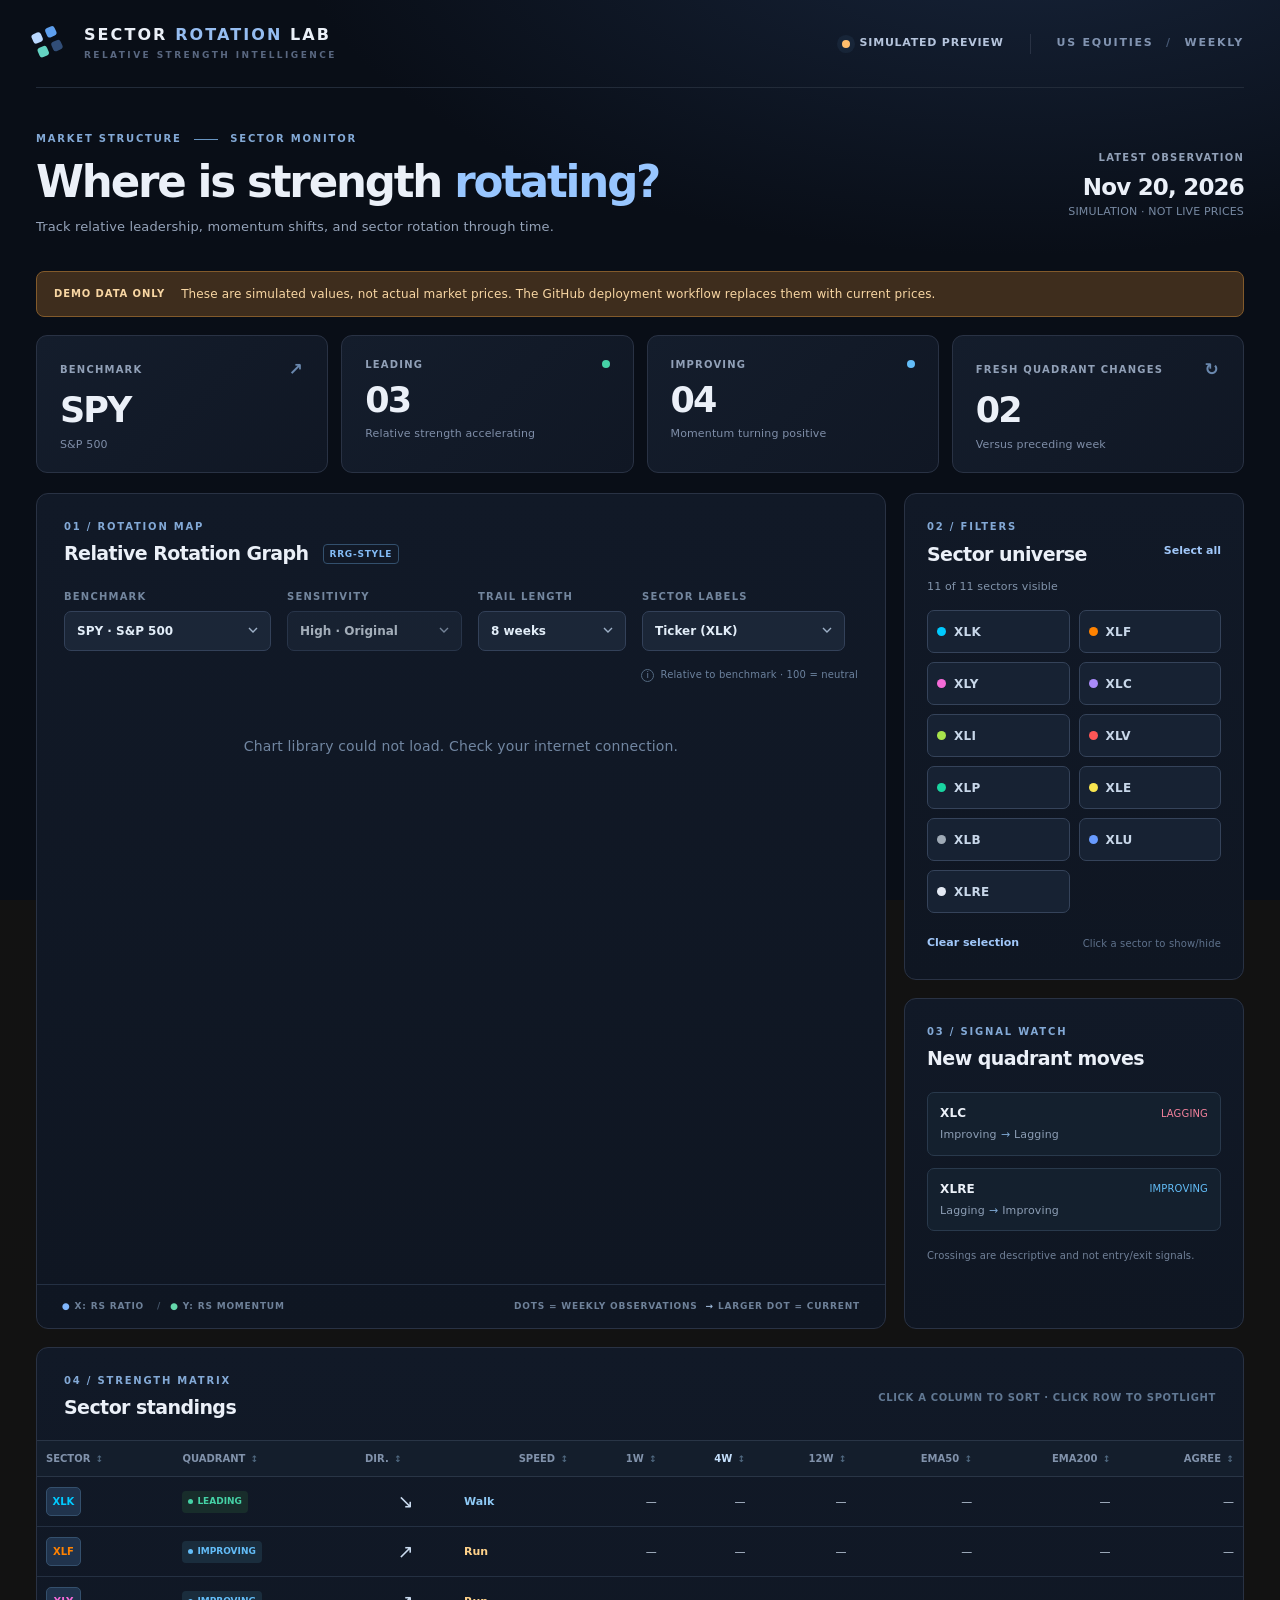
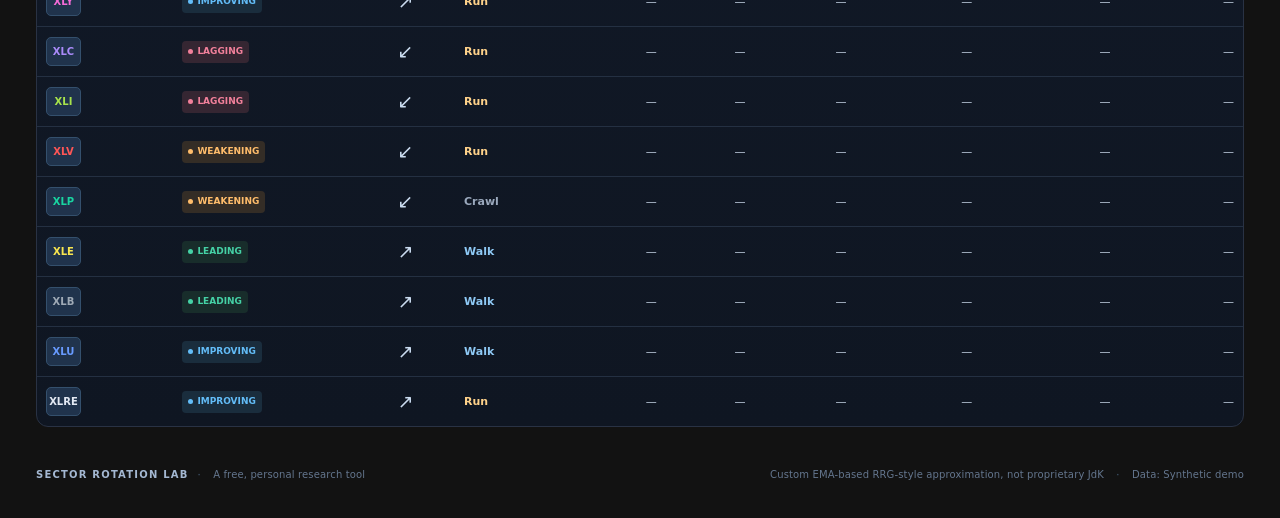
==== sector-rotation-dashboard/site/index.html @ 17d6a9a1 "Compact sector standings and label rotation speed Crawl Walk Run" ====
<!DOCTYPE html>
<html lang="en">
<head>
  <meta charset="utf-8" />
  <meta name="viewport" content="width=device-width, initial-scale=1" />
  <meta name="color-scheme" content="dark" />
  <meta name="theme-color" content="#0b101a" />
  <title>Sector Rotation Lab — Relative Strength</title>
  <meta name="description" content="Interactive sector Relative Rotation Graph with historical trails, sector strength rankings, and automatically refreshed data." />
  <link rel="stylesheet" href="styles.css?v=3" />
  <script src="https://cdn.plot.ly/plotly-3.3.1.min.js" defer></script>
  <script src="app.js?v=7" defer></script>
</head>
<body>
  <div class="app-shell">
    <header class="site-header">
      <div class="brand-wrap">
        <div class="brand-mark" aria-hidden="true"><span></span><span></span><span></span><span></span></div>
        <div>
          <div class="brand-name">SECTOR <span>ROTATION</span> LAB</div>
          <div class="brand-caption">RELATIVE STRENGTH INTELLIGENCE</div>
        </div>
      </div>
      <div class="header-right">
        <div class="signal-indicator"><span class="signal-dot"></span><span id="data-indicator">Loading data</span></div>
        <span class="header-divider"></span>
        <span class="header-hint">US EQUITIES <span> / </span> WEEKLY</span>
      </div>
    </header>

    <main>
      <section class="intro-row">
        <div>
          <div class="eyebrow">MARKET STRUCTURE <span class="eyebrow-line"></span> SECTOR MONITOR</div>
          <h1>Where is strength <em>rotating?</em></h1>
          <p class="intro-sub">Track relative leadership, momentum shifts, and sector rotation through time.</p>
        </div>
        <div class="asof-card">
          <div class="asof-label">LATEST OBSERVATION</div>
          <div id="latest-date" class="asof-date">—</div>
          <div id="observation-status" class="asof-foot">Awaiting data</div>
        </div>
      </section>

      <div id="demo-banner" class="demo-banner" hidden>
        <strong>DEMO DATA ONLY</strong><span>These are simulated values, not actual market prices. The GitHub deployment workflow replaces them with current prices.</span>
      </div>
      <div id="error-banner" class="error-banner" hidden role="alert"></div>

      <section class="summary-grid" aria-label="Snapshot">
        <div class="stat-card"><div class="stat-top">BENCHMARK <span class="stat-deco">↗</span></div><div class="stat-number" id="stat-benchmark">SPY</div><div class="stat-desc" id="stat-benchmark-description">S&P 500</div></div>
        <div class="stat-card"><div class="stat-top">LEADING <span class="key-dot leading"></span></div><div class="stat-number" id="stat-leading">—</div><div class="stat-desc">Relative strength accelerating</div></div>
        <div class="stat-card"><div class="stat-top">IMPROVING <span class="key-dot improving"></span></div><div class="stat-number" id="stat-improving">—</div><div class="stat-desc">Momentum turning positive</div></div>
        <div class="stat-card"><div class="stat-top">FRESH QUADRANT CHANGES <span class="stat-deco">↻</span></div><div class="stat-number" id="stat-crossings">—</div><div class="stat-desc">Versus preceding week</div></div>
      </section>

      <section class="content-grid">
        <div class="visual-card">
          <div class="panel-heading">
            <div><div class="section-kicker">01 / ROTATION MAP</div><h2>Relative Rotation Graph <span class="title-suffix">RRG-STYLE</span></h2></div>
          </div>
          <div class="controls-row">
            <label class="control-group">BENCHMARK
              <select id="benchmark-select" aria-label="Benchmark">
                <option value="SPY">SPY · S&P 500</option>
                <option value="RSP">RSP · Equal-weight S&P</option>
                <option value="QQQ">QQQ · Nasdaq 100</option>
              </select>
            </label>
            <label class="control-group">SENSITIVITY
              <select id="sensitivity-select" aria-label="Calculation sensitivity">
                <option value="low">Low · Smoothed</option>
                <option value="medium" selected>Medium · Balanced</option>
                <option value="high">High · Original</option>
              </select>
            </label>
            <label class="control-group">TRAIL LENGTH
              <select id="trail-select" aria-label="Historical trail length">
                <option selected value="8">8 weeks</option>
                <option value="12">12 weeks</option><option value="20">20 weeks</option>
              </select>
            </label>
            <label class="control-group">SECTOR LABELS
              <select id="label-select" aria-label="Sector labels">
                <option value="ticker" selected>Ticker (XLK)</option>
                <option value="name">Full name (Technology)</option>
              </select>
            </label>
            <div class="panel-help"><span class="help-icon">i</span> Relative to benchmark · 100 = neutral</div>
          </div>
          <div id="rrg-chart" class="chart" aria-label="Interactive relative rotation graph"></div>
          <div class="chart-foot">
            <div class="chart-scale"><span class="axis-x">●</span> X: RS RATIO <span class="axis-divider">/</span><span class="axis-y">●</span> Y: RS MOMENTUM</div>
            <div class="chart-scale">DOTS = WEEKLY OBSERVATIONS <span class="arrow-icon">→</span> LARGER DOT = CURRENT</div>
          </div>
        </div>

        <aside class="side-column">
          <section class="side-card">
            <div class="section-kicker">02 / FILTERS</div>
            <div class="side-title-row"><h2>Sector universe</h2><button id="select-all" class="text-button" type="button">Select all</button></div>
            <p class="side-description"><span id="selected-count">11</span> of 11 sectors visible</p>
            <div class="sector-filters" id="sector-filters" aria-label="Choose sectors"></div>
            <div class="filter-footer"><button id="select-none" class="text-button" type="button">Clear selection</button><span>Click a sector to show/hide</span></div>
          </section>
          <section class="side-card movers-card">
            <div class="section-kicker">03 / SIGNAL WATCH</div>
            <h2>New quadrant moves</h2>
            <div class="moves-list" id="moves-list"><div class="empty-moves">Loading…</div></div>
            <p class="small-note">Crossings are descriptive and not entry/exit signals.</p>
          </section>
        </aside>
      </section>

      <section class="ranking-card">
        <div class="panel-heading ranking-heading">
          <div><div class="section-kicker">04 / STRENGTH MATRIX</div><h2>Sector standings</h2></div>
          <div class="rank-caption">CLICK A COLUMN TO SORT · CLICK ROW TO SPOTLIGHT</div>
        </div>
        <div class="table-scroll">
          <table id="standings-table">
            <thead><tr>
              <th><button type="button" data-sort="ticker">SECTOR <span class="sort-hint">↕</span></button></th>
              <th><button type="button" data-sort="quadrant">QUADRANT <span class="sort-hint">↕</span></button></th>
              <th class=""><button type="button" data-sort="direction" title="Latest weekly direction of RS ratio and momentum">DIR. <span class="sort-hint">↕</span></button></th>
              <th class="right"><button type="button" data-sort="speed" title="Crawl / Walk / Run: lower, middle and upper thirds of historical weekly rotation speed for this benchmark and sensitivity">SPEED <span class="sort-hint">↕</span></button></th>
              <th class="right"><button type="button" data-sort="return_1w" title="Adjusted-close absolute return">1W <span class="sort-hint">↕</span></button></th>
              <th class="right"><button type="button" data-sort="return_4w" title="Adjusted-close absolute return">4W <span class="sort-hint">↕</span></button></th>
              <th class="right"><button type="button" data-sort="return_12w" title="Adjusted-close absolute return">12W <span class="sort-hint">↕</span></button></th>
              <th class="right"><button type="button" data-sort="ema_50d_pct" title="Adjusted close percentage above or below daily EMA">EMA50 <span class="sort-hint">↕</span></button></th>
              <th class="right"><button type="button" data-sort="ema_200d_pct" title="Adjusted close percentage above or below daily EMA">EMA200 <span class="sort-hint">↕</span></button></th>
              <th class="right"><button type="button" data-sort="agreement" title="Number of presets matching the selected preset's quadrant">AGREE <span class="sort-hint">↕</span></button></th>
            </tr></thead>
            <tbody id="standings-body"><tr><td colspan="10" class="loading-table">Loading weekly observations…</td></tr></tbody>
          </table>
        </div>
      </section>

      <footer class="footer">
        <div><strong>SECTOR ROTATION LAB</strong><span class="footer-dot">·</span> A free, personal research tool</div>
        <div>Custom EMA-based RRG-style approximation, not proprietary JdK <span class="footer-dot">·</span> Data: <span id="source-label">—</span></div>
      </footer>
    </main>
  </div>
</body>
</html>
---- sector-rotation-dashboard/site/styles.css ----
:root{color-scheme:dark;--bg:#090e17;--surface:#101724;--surface2:#141d2c;--border:#293244;--border-soft:#222b39;--text:#ebf0f8;--muted:#8996ae;--faint:#596780;--accent:#c5ddfd;--green:#45d2a6;--cyan:#63bdf8;--orange:#ffbd6b;--red:#f2809b}
*{box-sizing:border-box}
html{scroll-behavior:smooth}
body{margin:0;background:radial-gradient(ellipse 90% 60% at 80% -10%,#17243a 0%,var(--bg) 64%) fixed;color:var(--text);font:14px/1.5 Inter,ui-sans-serif,system-ui,-apple-system,BlinkMacSystemFont,"Segoe UI",sans-serif;letter-spacing:.01em}
button,select,input{font:inherit}button{cursor:pointer}button:focus-visible,select:focus-visible,input:focus-visible{outline:2px solid #a2c9fc;outline-offset:3px}
.app-shell{max-width:1530px;margin:auto;padding:0 36px}
.site-header{height:88px;display:flex;align-items:center;justify-content:space-between;border-bottom:1px solid var(--border-soft)}
.brand-wrap{display:flex;gap:14px;align-items:center}.brand-mark{height:34px;width:34px;display:grid;grid-template-columns:repeat(2,10px);grid-template-rows:repeat(2,10px);gap:5px;transform:rotate(-24deg)}.brand-mark span{border-radius:3px;background:#bad8ff}.brand-mark span:nth-child(2){background:#5e9fee}.brand-mark span:nth-child(3){background:#64d3c2}.brand-mark span:nth-child(4){background:#314d77}
.brand-name{font-size:16px;letter-spacing:.13em;font-weight:850;line-height:1.25}.brand-name span{color:#96bdf1}.brand-caption{font-size:9px;font-weight:700;letter-spacing:.27em;color:var(--faint);margin-top:4px}.header-right{display:flex;align-items:center;gap:26px}.signal-indicator{display:flex;gap:10px;align-items:center;font-weight:700;font-size:11px;color:#b5c4dc;letter-spacing:.07em}.signal-dot{height:8px;width:8px;background:#6d97bf;border-radius:100%;box-shadow:0 0 0 5px #72b1ef12}.signal-indicator.live .signal-dot{background:var(--green);box-shadow:0 0 0 5px #45d2a615}.signal-indicator.demo .signal-dot{background:var(--orange)}.header-divider{width:1px;height:20px;background:var(--border)}.header-hint{font-size:11px;color:#8294b1;letter-spacing:.16em;font-weight:700}.header-hint span{color:#475975;margin:0 7px}
.intro-row{display:flex;align-items:center;justify-content:space-between;gap:25px;padding:43px 0 34px}.eyebrow,.section-kicker{font-size:10px;letter-spacing:.18em;color:#83a9d6;font-weight:850}.eyebrow-line{height:1px;width:24px;background:#6995c2;display:inline-block;vertical-align:middle;margin:0 7px}h1{font-size:clamp(28px,3.4vw,44px);font-weight:720;letter-spacing:-.05em;line-height:1.15;margin:11px 0 10px}h1 em{font-style:normal;color:#98c6ff}.intro-sub{color:#95a3b9;margin:0;font-size:13px}.asof-card{text-align:right;padding:15px 0 12px 24px;flex-shrink:0}.asof-label,.stat-top{color:#91a0b7;letter-spacing:.12em;font-size:10px;font-weight:800}.asof-date{font-size:23px;font-weight:740;letter-spacing:-.035em;margin:5px 0 0}.asof-foot{color:#7789a2;font-size:11px}
.demo-banner,.error-banner{display:flex;align-items:center;gap:16px;padding:13px 17px;border:1px solid #825a2b;background:#3e2d1d;border-radius:8px;margin-bottom:18px;color:#f8d6a3;font-size:12px}.demo-banner strong{font-size:10px;white-space:nowrap;letter-spacing:.09em}.demo-banner[hidden],.error-banner[hidden]{display:none}.error-banner{background:#402632;color:#ffb8c6;border-color:#8d4d65}
.summary-grid{display:grid;grid-template-columns:repeat(4,minmax(0,1fr));gap:13px;margin-bottom:20px}.stat-card{background:linear-gradient(135deg,#141d2c,#101724);border:1px solid var(--border);border-radius:11px;padding:21px 23px 19px;min-height:135px}.stat-top{display:flex;justify-content:space-between;align-items:center}.stat-deco{font-size:17px;color:#6a88ae}.key-dot{width:8px;height:8px;border-radius:100%;display:inline-block}.key-dot.leading{background:var(--green)}.key-dot.improving{background:var(--cyan)}.stat-number{font-size:35px;font-weight:730;letter-spacing:-.055em;line-height:1.22;margin-top:7px}.stat-desc{font-size:11px;color:#7f8ea8;margin-top:5px}
.content-grid{display:grid;grid-template-columns:minmax(0,1fr) 340px;gap:18px;align-items:stretch}.visual-card,.side-card,.timeline-card,.ranking-card{border:1px solid var(--border);background:linear-gradient(180deg,#111927,#0f1622);border-radius:12px}.visual-card{min-width:0;overflow:hidden}.panel-heading{padding:25px 27px 21px;display:flex;justify-content:space-between;align-items:center;gap:15px}.panel-heading h2,.side-card h2,.timeline-head h2{margin:5px 0 0;font-size:19px;font-weight:680;letter-spacing:-.03em}.title-suffix{font-size:9px;border:1px solid #33506d;color:#83bbf5;border-radius:4px;padding:4px 6px;margin-left:8px;vertical-align:middle;letter-spacing:.08em}.icon-button{color:#92a8c7;background:transparent;border:1px solid var(--border);border-radius:7px;padding:7px 11px;font-size:15px}.icon-button span{font-size:11px;margin-left:5px}.icon-button:hover,.step-button:hover{border-color:#759aca;color:#d3e5fb}.controls-row{display:flex;gap:16px;align-items:end;padding:0 27px 12px;flex-wrap:wrap}.control-group{display:flex;flex-direction:column;gap:7px;color:#73869e;font-weight:800;letter-spacing:.12em;font-size:10px}select{appearance:none;border:1px solid #334159;background:#1b2637;color:#e2edf8;padding:10px 32px 10px 12px;min-width:148px;border-radius:7px;font-size:12px;font-weight:650;letter-spacing:0;background-image:url("data:image/svg+xml,%3Csvg xmlns='http://www.w3.org/2000/svg' width='10' height='7'%3E%3Cpath d='M1 1l4 4 4-4' fill='none' stroke='%239eb0c7' stroke-width='1.4'/%3E%3C/svg%3E");background-repeat:no-repeat;background-position:right 12px center}.panel-help{color:#6c829e;margin-left:auto;font-size:10px;white-space:nowrap;margin-bottom:10px}.help-icon{border:1px solid #536880;border-radius:50%;width:13px;height:13px;display:inline-flex;align-items:center;justify-content:center;font-size:9px;margin-right:3px}
.chart{width:100%;height:580px;min-height:420px}.chart .modebar{right:12px !important}.chart-foot{display:flex;align-items:center;justify-content:space-between;gap:12px;border-top:1px solid #243043;padding:15px 25px;color:#6e8199;font-size:9px;font-weight:800;letter-spacing:.09em;flex-wrap:wrap}.axis-x{color:#80b6fc}.axis-y{color:#64d7ab}.axis-divider{color:#45566b;margin:0 9px}.arrow-icon{color:#9eb9d9;margin-left:4px}
.side-column{display:flex;flex-direction:column;gap:18px}.side-card{padding:25px 22px}.side-title-row{display:flex;justify-content:space-between;align-items:center;gap:8px}.side-title-row h2{margin-top:6px}.side-description{font-size:11px;color:#8294ab;margin:10px 0 15px}.text-button{border:0;background:none;color:#a1c8fa;font-size:11px;padding:2px 0;font-weight:700}.text-button:hover{text-decoration:underline}.sector-filters{display:grid;grid-template-columns:1fr 1fr;gap:9px}.sector-filter{display:flex;align-items:center;gap:8px;text-align:left;padding:10px 9px;min-height:43px;border:1px solid #35435a;background:#172233;border-radius:7px;color:#c8d7e9;transition:background .12s,border .12s,opacity .12s}.sector-filter:hover{border-color:#7f9abd}.sector-filter[aria-pressed="false"]{background:#111a28;opacity:.48;color:#889ab3}.sector-ticker{font-size:12px;font-weight:800;letter-spacing:.025em}.sector-dot{height:7px;width:7px;flex:none;border-radius:50%;background:#647895}.sector-filter[aria-pressed="true"] .sector-dot{background:var(--green)}.filter-footer{display:flex;justify-content:space-between;align-items:center;margin-top:20px;gap:8px}.filter-footer span{font-size:10px;color:#5f728c}.movers-card{flex:1;min-height:200px}.moves-list{display:flex;flex-direction:column;gap:12px;margin-top:20px}.move-row{padding:11px 12px;border:1px solid #29394c;background:#14202e;border-radius:7px}.move-top{display:flex;justify-content:space-between;align-items:center;gap:6px}.move-sym{font-size:12px;font-weight:850}.move-now{color:#a8b9d1;font-size:10px}.move-desc{font-size:11px;color:#8d9eb5;margin-top:5px}.move-arrow{color:#7da6d1;margin:0 4px}.small-note{font-size:10px;color:#718198;line-height:1.45;margin:18px 0 0}.empty-moves{color:#7890aa;font-size:12px;padding:14px 0}
.timeline-card{padding:25px 28px 22px;margin-top:18px}.timeline-head{display:flex;align-items:center;justify-content:space-between;gap:12px}.timeline-date{background:#1c2b40;border:1px solid #39506b;color:#c8dffc;font-weight:800;font-size:13px;padding:9px 15px;border-radius:7px;letter-spacing:.04em}.timeline-controls{display:flex;align-items:center;gap:13px;margin-top:22px}.play-button,.step-button,.latest-button{background:#1b2b40;border:1px solid #405674;color:#d4e5fa;padding:10px 15px;border-radius:7px;white-space:nowrap;font-weight:750;font-size:12px}.play-button{background:#a9cef7;color:#102136;border-color:#a9cef7;min-width:98px}.play-button span{margin-left:5px}.step-button{font-size:24px;line-height:20px;padding:7px 13px}.latest-button{margin-left:8px}.timeline-controls input[type=range]{width:100%;flex:1;min-width:70px;accent-color:#9fcefc;cursor:pointer}.timeline-range-labels{display:flex;justify-content:space-between;gap:9px;font-size:10px;color:#657a96;font-weight:700;letter-spacing:.08em;margin:10px 135px 0 140px}
.ranking-card{margin-top:18px;overflow:hidden}.ranking-heading{padding-bottom:18px}.rank-caption{font-size:10px;font-weight:760;color:#617893;letter-spacing:.065em}.table-scroll{overflow-x:auto}table{border-collapse:collapse;width:100%;white-space:nowrap}thead{background:#141e2c;border-top:1px solid #293546;border-bottom:1px solid #293546}th{padding:13px 25px;font-size:10px;font-weight:800;letter-spacing:.1em;color:#8192ab;text-align:left}th button{border:0;background:none;color:inherit;font-size:inherit;font-weight:inherit;letter-spacing:inherit;cursor:pointer;padding:0}th button.active-sort{color:#c5e0fd}.sort-hint{color:#506981;margin-left:4px}.right{text-align:right}td{padding:15px 25px;border-bottom:1px solid #243042;color:#c8d6e8;font-size:12px;font-variant-numeric:tabular-nums}tbody tr:last-child td{border-bottom:0}tbody tr:hover{background:#1b293b;cursor:pointer}tbody tr.spotlight{background:#223451}tbody tr:focus-visible{outline:2px solid #9dcfff;outline-offset:-2px}.ticker-cell{display:flex;align-items:center;gap:12px}.ticker-avatar{background:#20334c;border:1px solid #34506d;color:#bcd7fc;display:inline-flex;align-items:center;justify-content:center;width:35px;height:29px;border-radius:5px;font-size:10px;font-weight:800}.ticker-main{font-size:12px;font-weight:820;color:#e0ecf8}.ticker-secondary{font-size:10px;color:#73849e;margin-top:2px}.q-pill{display:inline-flex;align-items:center;gap:6px;padding:5px 9px;border-radius:4px;font-size:10px;font-weight:800;background:#182d2b;color:var(--green)}.q-pill.weakening{background:#342d26;color:var(--orange)}.q-pill.lagging{background:#352632;color:var(--red)}.q-pill.improving{background:#1a2d3d;color:var(--cyan)}.q-pill::before{content:"";width:5px;height:5px;border-radius:50%;background:currentColor}.pos{color:#67ddae}.neg{color:#f491a7}.number-cell{font-size:12px;font-weight:750}.loading-table{text-align:center;color:#7186a1;padding:32px}.sparkline{display:inline-block;width:86px;height:25px;vertical-align:middle}.sparkline polyline{stroke:#8aaaca;fill:none;stroke-width:1.8;stroke-linecap:round;stroke-linejoin:round}
.footer{display:flex;align-items:center;justify-content:space-between;gap:15px;padding:30px 0 36px;margin-top:10px;color:#64768e;font-size:10px;flex-wrap:wrap}.footer strong{color:#a4b8d2;font-weight:850;letter-spacing:.12em}.footer-dot{padding:0 9px;color:#47617b}
@media(max-width:1150px){.content-grid{grid-template-columns:minmax(0,1fr) 290px}.sector-filters{grid-template-columns:1fr 1fr}.side-card{padding:22px 16px}.chart{height:540px}.app-shell{padding:0 24px}.stat-card{padding:19px 16px}.stat-desc{font-size:10px}}
@media(max-width:900px){.content-grid{grid-template-columns:1fr}.side-column{display:grid;grid-template-columns:1fr 1fr}.chart{height:540px}.sector-filters{grid-template-columns:repeat(3,1fr)}.timeline-range-labels{margin-left:0;margin-right:0}.panel-help{margin-left:0}}
@media(max-width:660px){.app-shell{padding:0 14px}.site-header{height:73px}.brand-name{font-size:13px}.brand-caption{font-size:7px}.brand-mark{transform:rotate(-24deg) scale(.78);margin-left:-2px;margin-right:-4px}.header-divider,.header-hint{display:none}.signal-indicator{font-size:9px}.intro-row{padding:30px 0 23px;align-items:end}.intro-sub{max-width:290px;font-size:12px}.asof-card{padding:0 0 2px}.asof-label{font-size:8px}.asof-date{font-size:16px}.asof-foot{font-size:9px}.summary-grid{grid-template-columns:repeat(2,minmax(0,1fr));gap:9px}.stat-card{min-height:115px;padding:15px}.stat-number{font-size:29px}.stat-top{font-size:9px}.stat-desc{font-size:10px}.panel-heading{padding:18px 16px}.panel-heading h2{font-size:16px}.controls-row{padding:0 14px 8px;gap:10px}.control-group{flex:1;min-width:125px}.control-group select{width:100%;min-width:0}.panel-help{display:none}.chart{height:410px;min-height:400px}.chart-foot{padding:13px 16px;font-size:8px}.side-column{display:flex}.sector-filters{grid-template-columns:repeat(2,1fr)}.side-card{padding:20px 17px}.timeline-card{padding:22px 16px}.timeline-head h2{font-size:16px}.timeline-date{font-size:11px;padding:6px 9px}.timeline-controls{gap:6px;flex-wrap:wrap}.play-button{min-width:80px}.step-button{padding:6px 9px}.latest-button{padding:9px;font-size:10px;margin-left:0}.timeline-controls input[type=range]{order:1;flex-basis:100%;margin:8px 0}.timeline-range-labels{font-size:8px}.ranking-heading{align-items:start}.rank-caption{font-size:8px;text-align:right;max-width:130px}.ranking-card th,.ranking-card td{padding:12px 14px}.footer{font-size:9px;padding-bottom:22px}.demo-banner{align-items:start;flex-direction:column;gap:5px} }

.sector-name-sr{position:absolute;width:1px;height:1px;overflow:hidden;clip:rect(0,0,0,0)}

.sector-filters.full-names{grid-template-columns:1fr}.sector-filters.full-names .sector-ticker{overflow-wrap:anywhere}.sector-dot{width:9px;height:9px}.sector-filter[aria-pressed="false"] .sector-dot{opacity:.45}

/* Compact standings: keep all ten trading-context columns visible on desktop. */
#standings-table th,#standings-table td{padding:10px clamp(5px,0.7vw,12px);letter-spacing:0}
#standings-table th{font-size:10px}
#standings-table td{font-size:11px}
#standings-table .ticker-cell{gap:6px}
#standings-table .ticker-main{max-width:118px;white-space:normal;line-height:1.25;font-size:11px}
#standings-table .ticker-avatar{flex-shrink:0}
#standings-table .q-pill{padding:4px 6px;font-size:9px;gap:4px}
#standings-table .sort-hint{margin-left:2px;font-size:9px}
#standings-table .direction-cell{text-align:center;font-size:19px;line-height:1;color:#cbdcf0}
.pace{display:inline-block;font-size:11px;font-weight:750}
.pace-crawl{color:#9aa8bc}.pace-walk{color:#8ec9f5}.pace-run{color:#ffd28a}
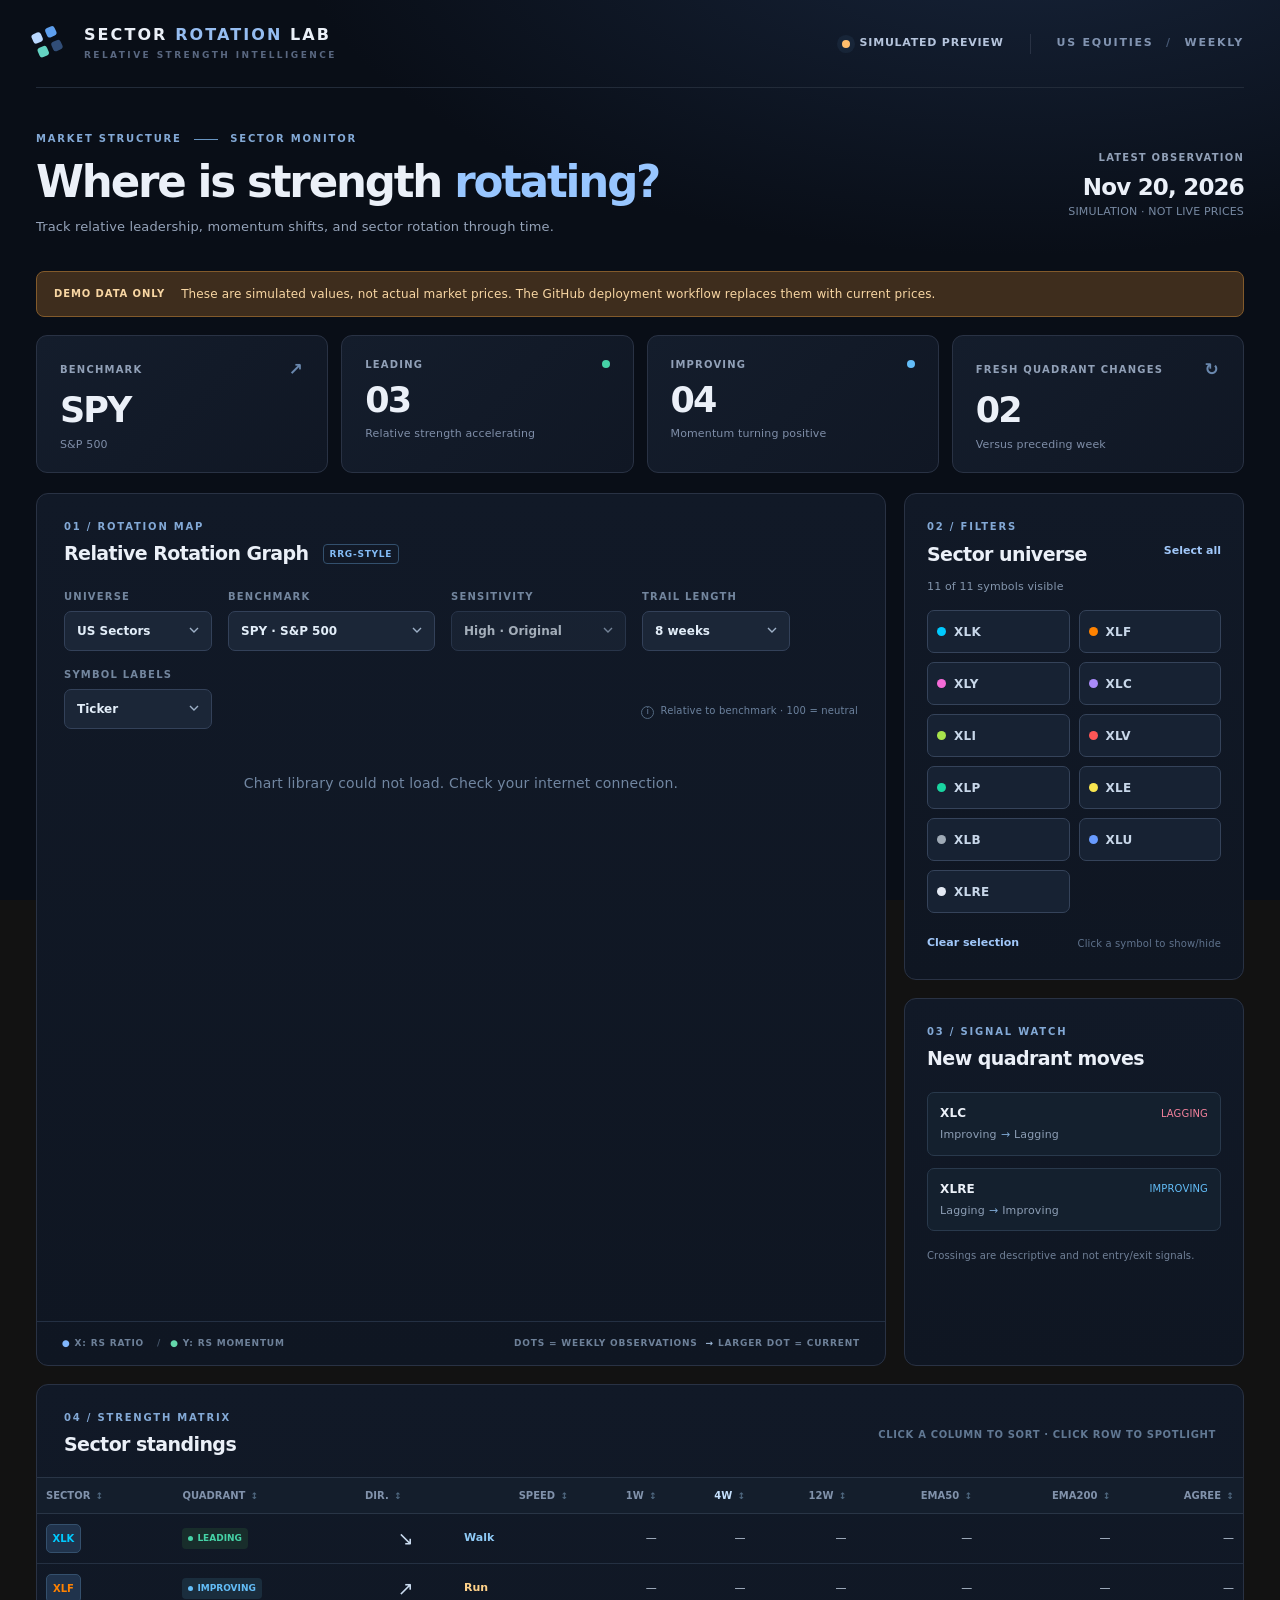
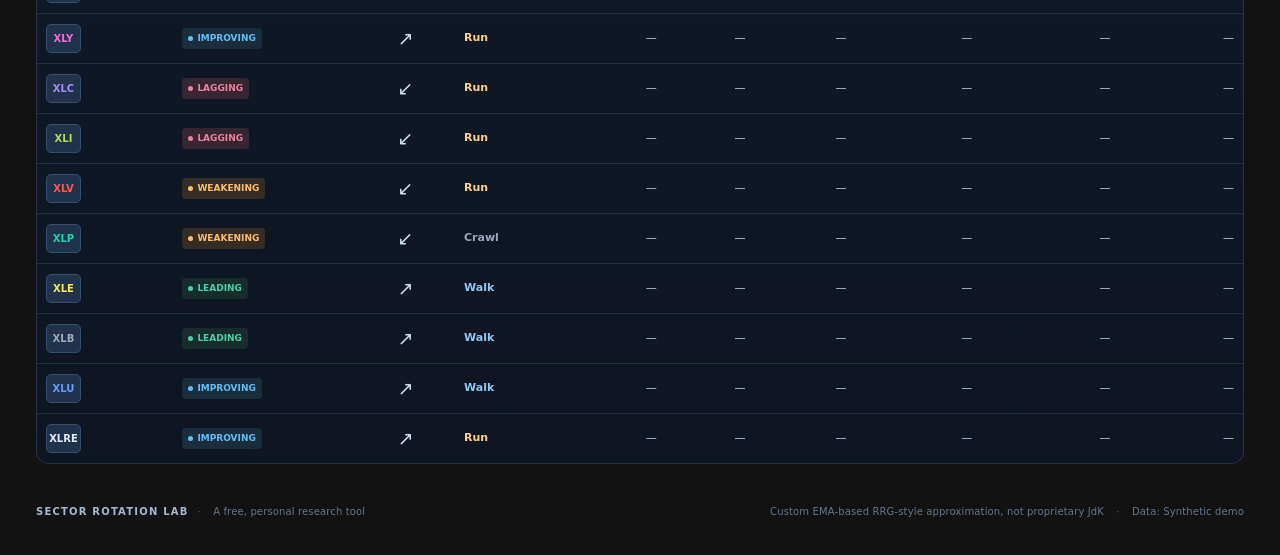
==== commit 0f5b42f0: "Add TradingView stock watchlist rotation and sector benchmark proxies" ====
--- a/sector-rotation-dashboard/site/index.html
+++ b/sector-rotation-dashboard/site/index.html
@@ -9,7 +9,7 @@
   <meta name="description" content="Interactive sector Relative Rotation Graph with historical trails, sector strength rankings, and automatically refreshed data." />
   <link rel="stylesheet" href="styles.css?v=3" />
   <script src="https://cdn.plot.ly/plotly-3.3.1.min.js" defer></script>
-  <script src="app.js?v=7" defer></script>
+  <script src="app.js?v=8" defer></script>
 </head>
 <body>
   <div class="app-shell">
@@ -60,11 +60,17 @@
             <div><div class="section-kicker">01 / ROTATION MAP</div><h2>Relative Rotation Graph <span class="title-suffix">RRG-STYLE</span></h2></div>
           </div>
           <div class="controls-row">
+            <label class="control-group">UNIVERSE
+              <select id="universe-select" aria-label="Universe">
+                <option value="sectors">US Sectors</option>
+              </select>
+            </label>
             <label class="control-group">BENCHMARK
               <select id="benchmark-select" aria-label="Benchmark">
                 <option value="SPY">SPY · S&P 500</option>
                 <option value="RSP">RSP · Equal-weight S&P</option>
                 <option value="QQQ">QQQ · Nasdaq 100</option>
+                <option value="sector" id="sector-benchmark-option" disabled>Own sector ETF</option>
               </select>
             </label>
             <label class="control-group">SENSITIVITY
@@ -80,10 +86,10 @@
                 <option value="12">12 weeks</option><option value="20">20 weeks</option>
               </select>
             </label>
-            <label class="control-group">SECTOR LABELS
-              <select id="label-select" aria-label="Sector labels">
-                <option value="ticker" selected>Ticker (XLK)</option>
-                <option value="name">Full name (Technology)</option>
+            <label class="control-group">SYMBOL LABELS
+              <select id="label-select" aria-label="Symbol labels">
+                <option value="ticker" selected>Ticker</option>
+                <option value="name">Full name</option>
               </select>
             </label>
             <div class="panel-help"><span class="help-icon">i</span> Relative to benchmark · 100 = neutral</div>
@@ -98,10 +104,11 @@
         <aside class="side-column">
           <section class="side-card">
             <div class="section-kicker">02 / FILTERS</div>
-            <div class="side-title-row"><h2>Sector universe</h2><button id="select-all" class="text-button" type="button">Select all</button></div>
-            <p class="side-description"><span id="selected-count">11</span> of 11 sectors visible</p>
+            <div class="side-title-row"><h2 id="universe-title">Sector universe</h2><button id="select-all" class="text-button" type="button">Select all</button></div>
+            <p class="side-description"><span id="selected-count">11</span> of <span id="universe-total">11</span> symbols visible</p>
             <div class="sector-filters" id="sector-filters" aria-label="Choose sectors"></div>
-            <div class="filter-footer"><button id="select-none" class="text-button" type="button">Clear selection</button><span>Click a sector to show/hide</span></div>
+            <p id="unavailable-assets" class="small-note" aria-live="polite"></p>
+            <div class="filter-footer"><button id="select-none" class="text-button" type="button">Clear selection</button><span>Click a symbol to show/hide</span></div>
           </section>
           <section class="side-card movers-card">
             <div class="section-kicker">03 / SIGNAL WATCH</div>
@@ -114,7 +121,7 @@
 
       <section class="ranking-card">
         <div class="panel-heading ranking-heading">
-          <div><div class="section-kicker">04 / STRENGTH MATRIX</div><h2>Sector standings</h2></div>
+          <div><div class="section-kicker">04 / STRENGTH MATRIX</div><h2 id="standings-title">Sector standings</h2></div>
           <div class="rank-caption">CLICK A COLUMN TO SORT · CLICK ROW TO SPOTLIGHT</div>
         </div>
         <div class="table-scroll">
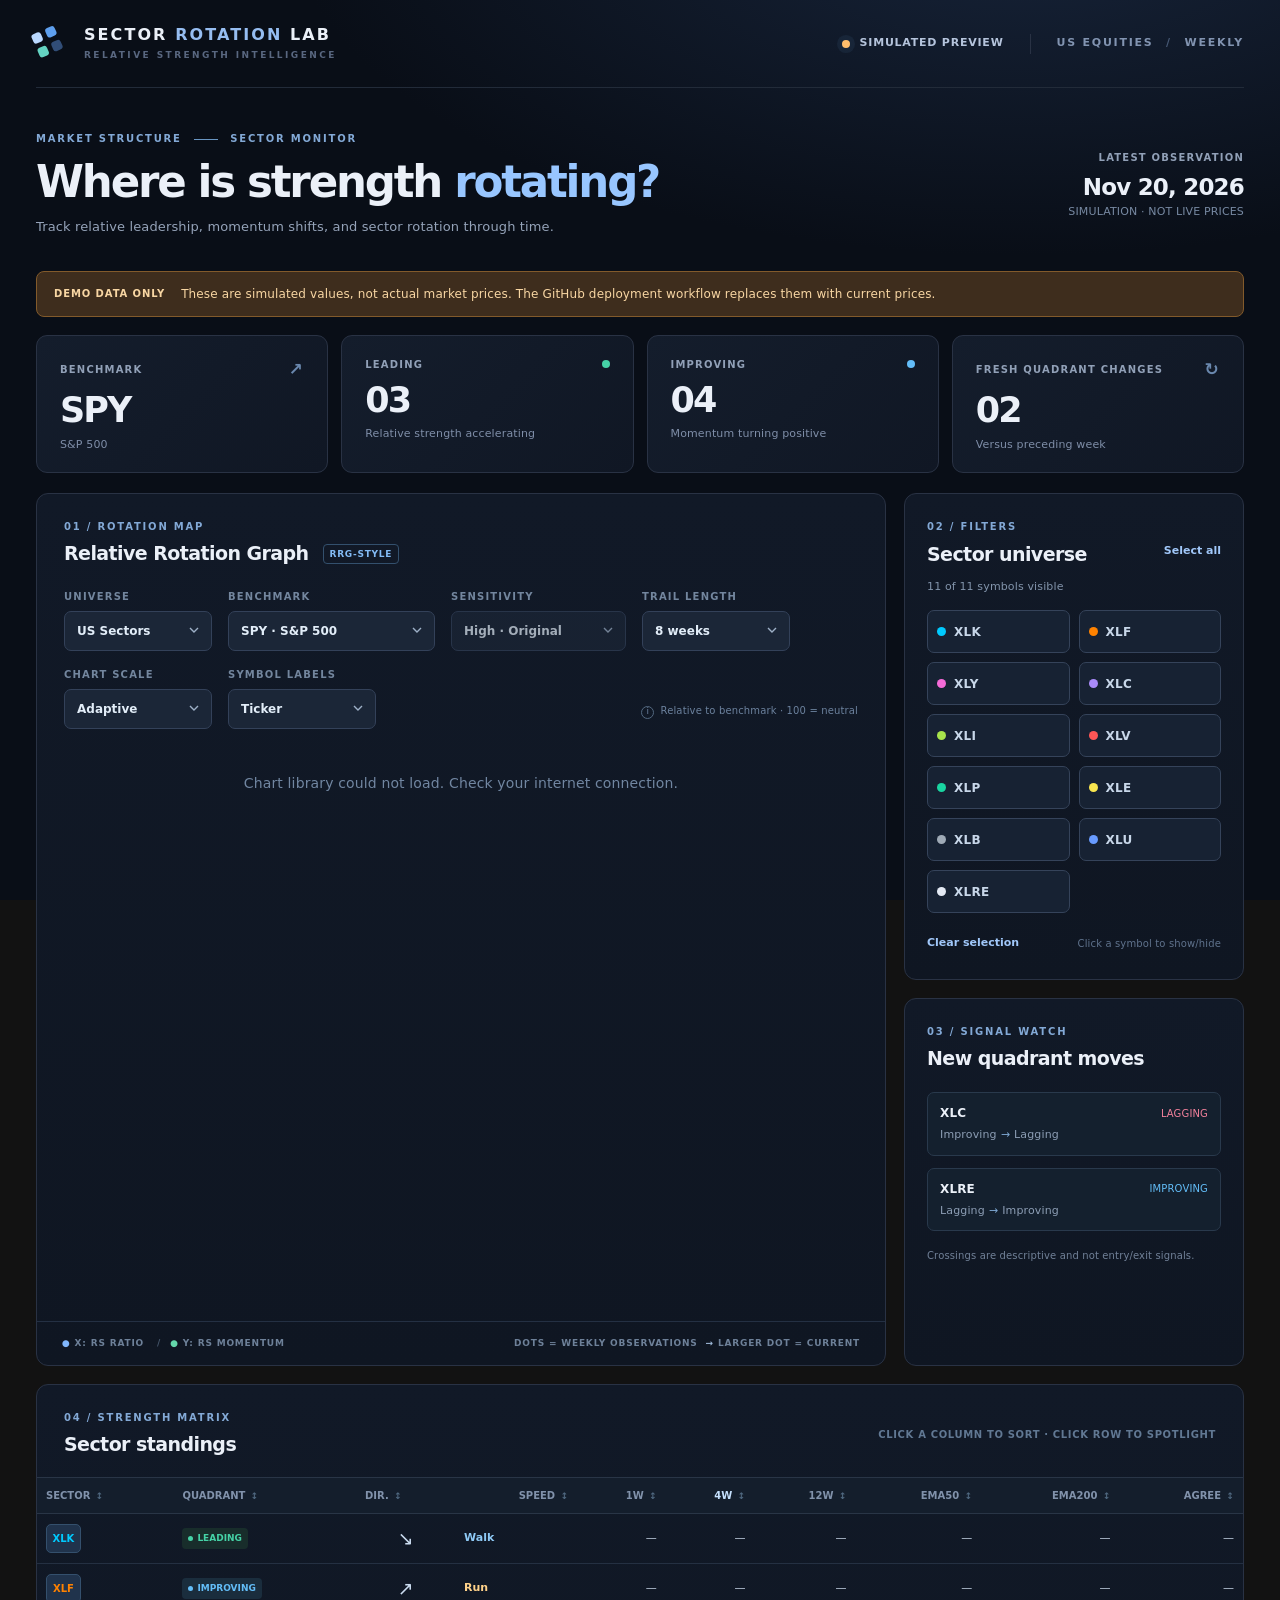
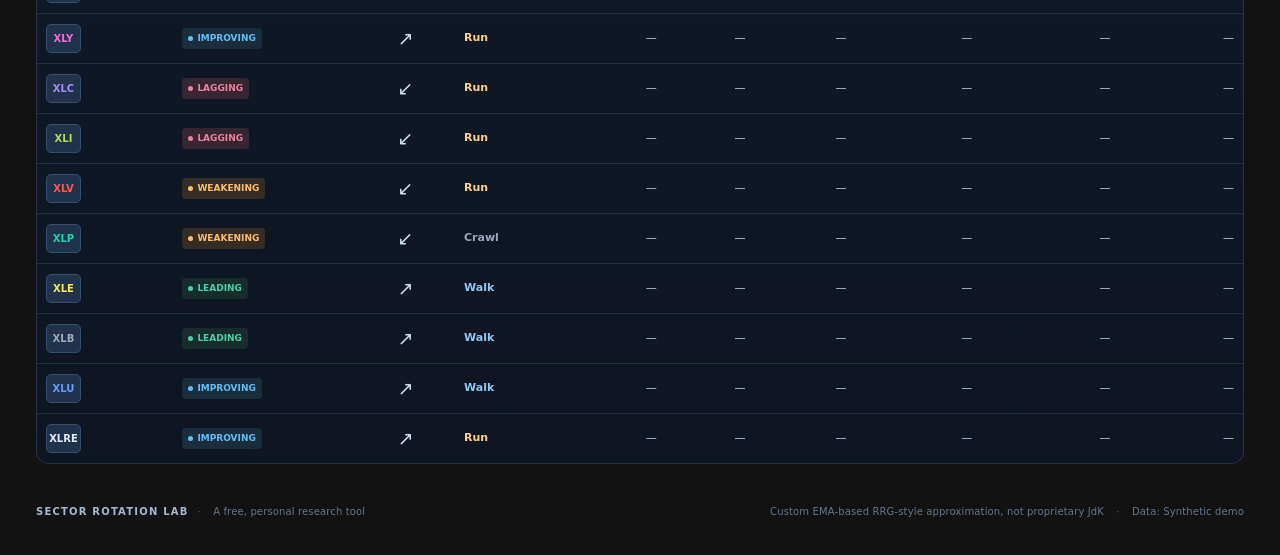
==== commit 15353909: "Add adaptive and focus chart scales with collision-aware labels" ====
--- a/sector-rotation-dashboard/site/index.html
+++ b/sector-rotation-dashboard/site/index.html
@@ -9,7 +9,7 @@
   <meta name="description" content="Interactive sector Relative Rotation Graph with historical trails, sector strength rankings, and automatically refreshed data." />
   <link rel="stylesheet" href="styles.css?v=3" />
   <script src="https://cdn.plot.ly/plotly-3.3.1.min.js" defer></script>
-  <script src="app.js?v=8" defer></script>
+  <script src="app.js?v=9" defer></script>
 </head>
 <body>
   <div class="app-shell">
@@ -86,6 +86,13 @@
                 <option value="12">12 weeks</option><option value="20">20 weeks</option>
               </select>
             </label>
+            <label class="control-group">CHART SCALE
+              <select id="scale-select" aria-label="Chart scale">
+                <option value="adaptive" selected>Adaptive</option>
+                <option value="balanced">Balanced</option>
+                <option value="focus">Focus</option>
+              </select>
+            </label>
             <label class="control-group">SYMBOL LABELS
               <select id="label-select" aria-label="Symbol labels">
                 <option value="ticker" selected>Ticker</option>
@@ -98,6 +105,7 @@
           <div class="chart-foot">
             <div class="chart-scale"><span class="axis-x">●</span> X: RS RATIO <span class="axis-divider">/</span><span class="axis-y">●</span> Y: RS MOMENTUM</div>
             <div class="chart-scale">DOTS = WEEKLY OBSERVATIONS <span class="arrow-icon">→</span> LARGER DOT = CURRENT</div>
+            <div id="scale-note" hidden aria-live="polite" style="width:100%;color:#d6b67a;letter-spacing:0;font-size:11px;text-transform:none"></div>
           </div>
         </div>
 
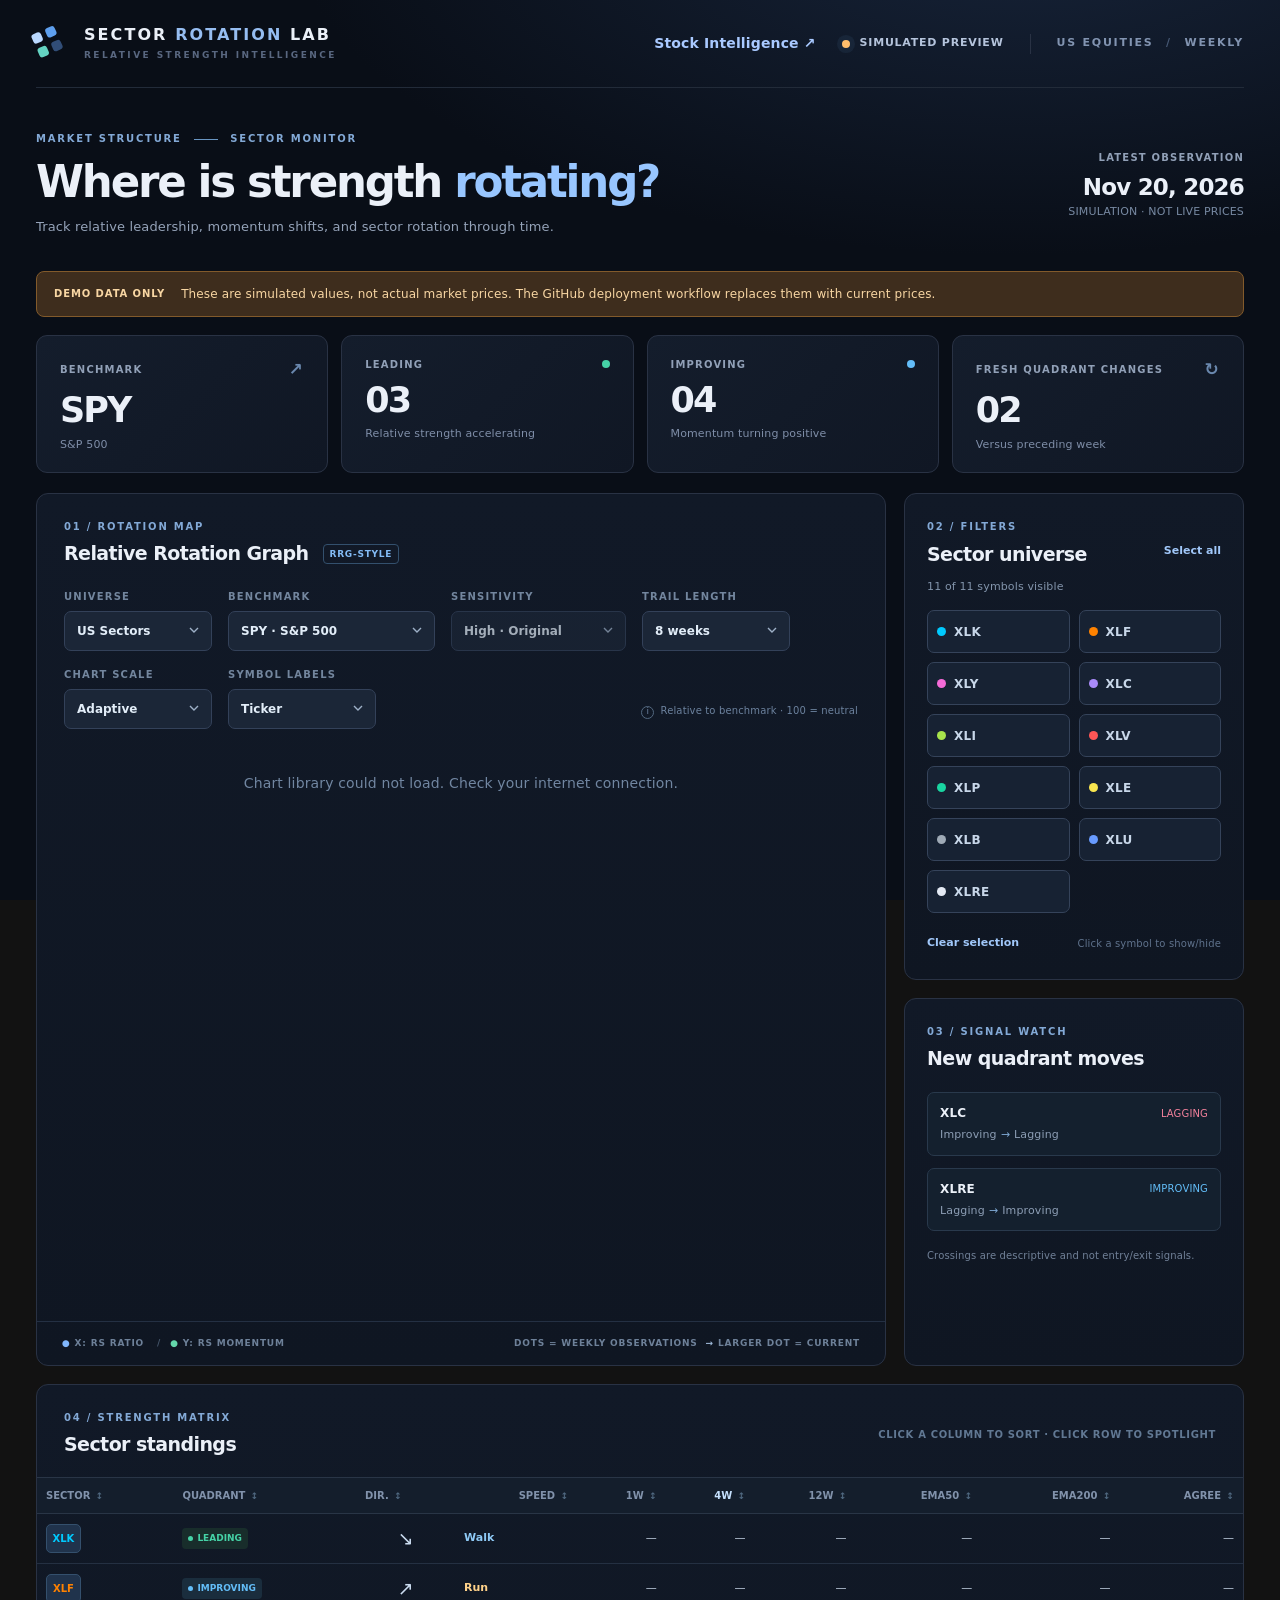
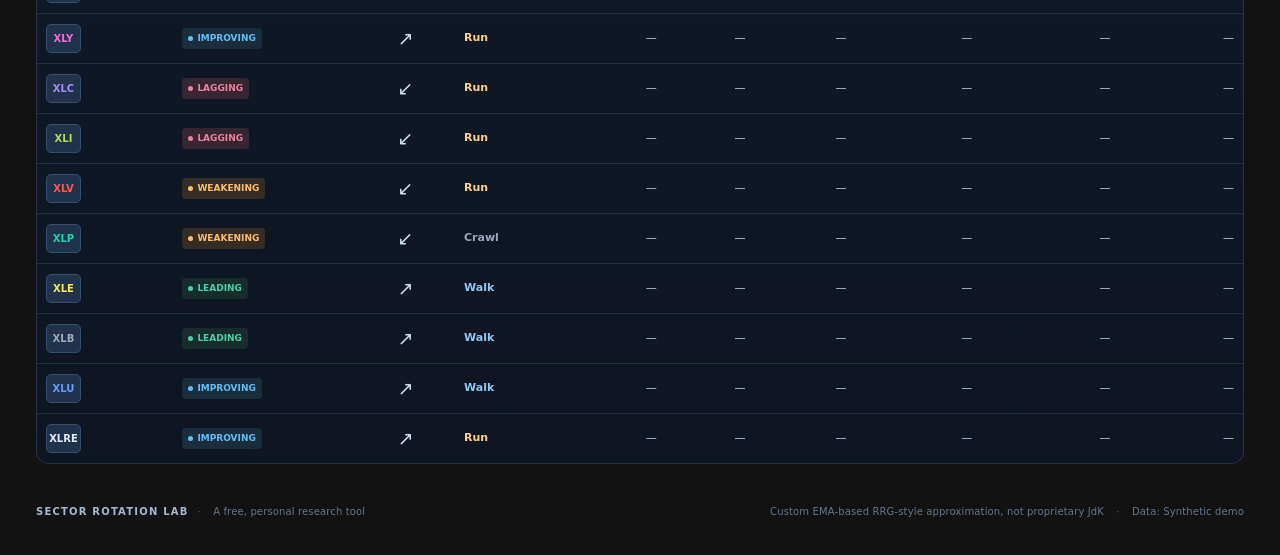
==== commit dc7ba607: "Add Stock Intelligence Lab pilot with financial data refresh and browser-local thesis tracking" ====
--- a/sector-rotation-dashboard/site/index.html
+++ b/sector-rotation-dashboard/site/index.html
@@ -21,7 +21,7 @@
           <div class="brand-caption">RELATIVE STRENGTH INTELLIGENCE</div>
         </div>
       </div>
-      <div class="header-right">
+      <div class="header-right"><a href="stocks.html" style="color:#a9c9ff;font-weight:700;text-decoration:none;white-space:nowrap">Stock Intelligence ↗</a>
         <div class="signal-indicator"><span class="signal-dot"></span><span id="data-indicator">Loading data</span></div>
         <span class="header-divider"></span>
         <span class="header-hint">US EQUITIES <span> / </span> WEEKLY</span>
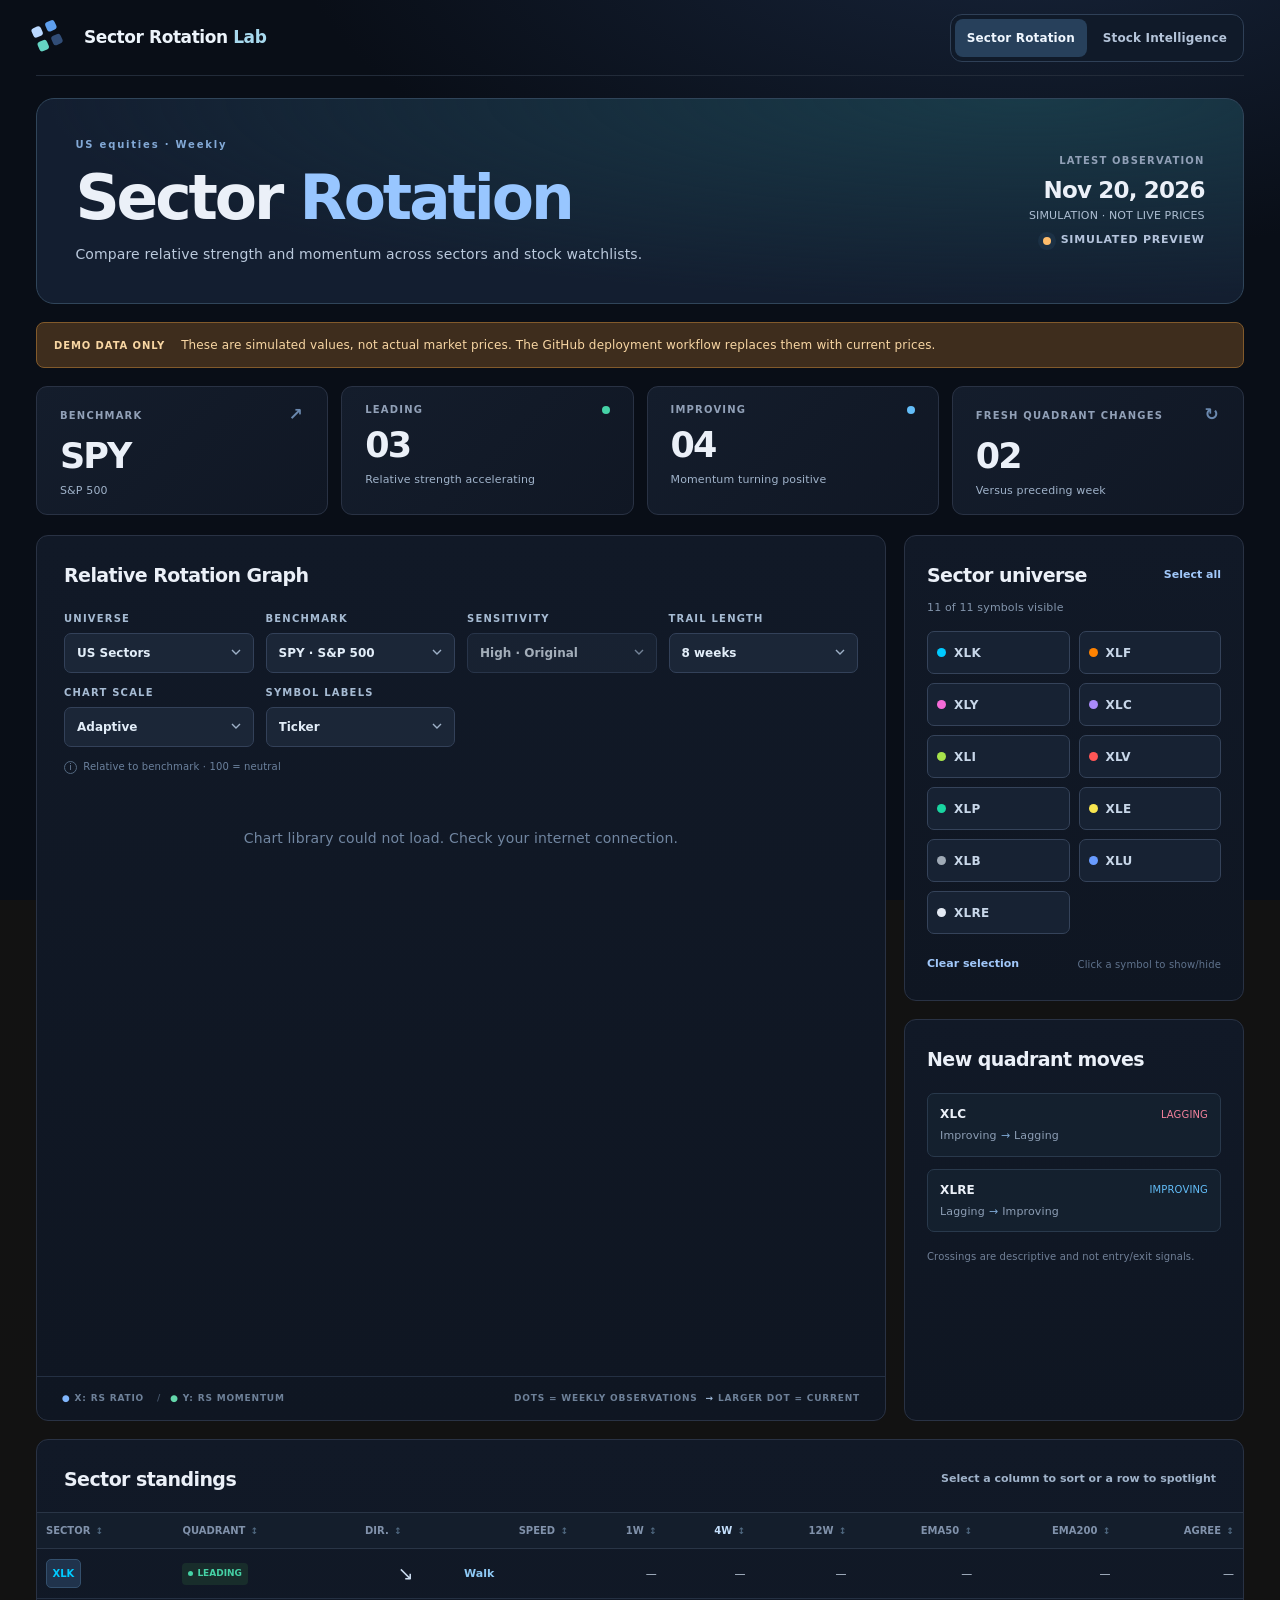
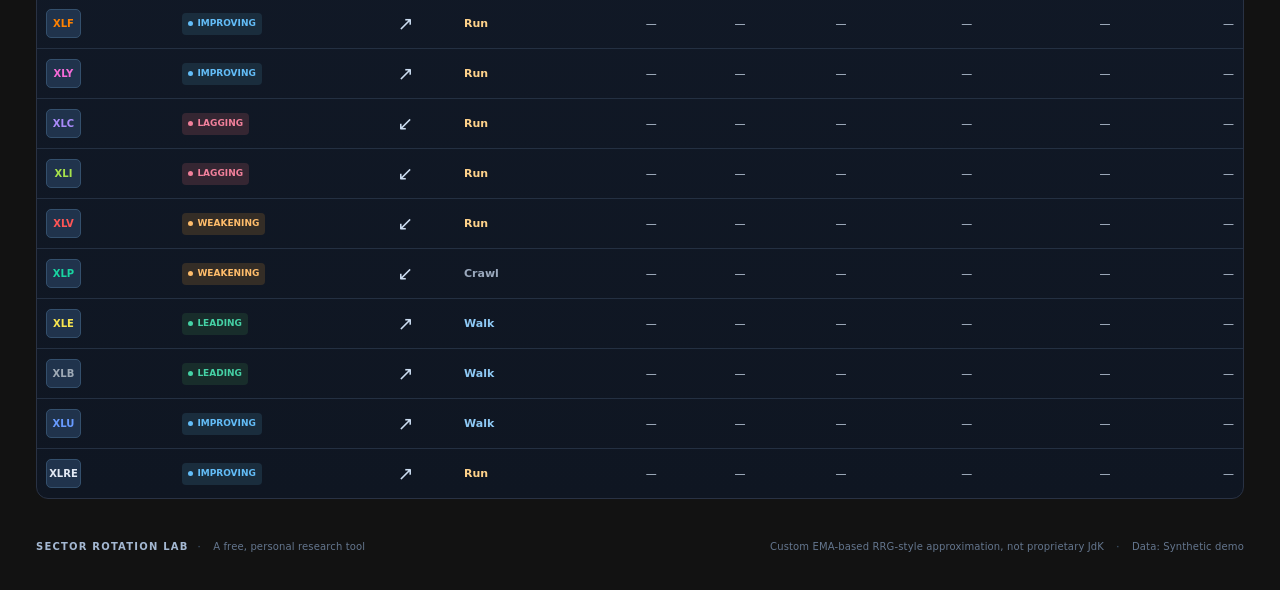
==== commit 8e0d46df: "Refresh dashboard navigation and site layout" ====
--- a/sector-rotation-dashboard/site/index.html
+++ b/sector-rotation-dashboard/site/index.html
@@ -8,37 +8,35 @@
   <title>Sector Rotation Lab — Relative Strength</title>
   <meta name="description" content="Interactive sector Relative Rotation Graph with historical trails, sector strength rankings, and automatically refreshed data." />
   <link rel="stylesheet" href="styles.css?v=3" />
+  <link rel="stylesheet" href="dashboard-shell.css?v=1" />
   <script src="https://cdn.plot.ly/plotly-3.3.1.min.js" defer></script>
   <script src="app.js?v=9" defer></script>
 </head>
-<body>
+<body class="rotation-page">
   <div class="app-shell">
     <header class="site-header">
       <div class="brand-wrap">
         <div class="brand-mark" aria-hidden="true"><span></span><span></span><span></span><span></span></div>
-        <div>
-          <div class="brand-name">SECTOR <span>ROTATION</span> LAB</div>
-          <div class="brand-caption">RELATIVE STRENGTH INTELLIGENCE</div>
-        </div>
+        <div class="brand-name">Sector Rotation <span>Lab</span></div>
       </div>
-      <div class="header-right"><a href="stocks.html" style="color:#a9c9ff;font-weight:700;text-decoration:none;white-space:nowrap">Stock Intelligence ↗</a>
-        <div class="signal-indicator"><span class="signal-dot"></span><span id="data-indicator">Loading data</span></div>
-        <span class="header-divider"></span>
-        <span class="header-hint">US EQUITIES <span> / </span> WEEKLY</span>
-      </div>
+      <nav class="site-navigation" aria-label="Dashboard">
+        <a href="index.html" aria-current="page">Sector Rotation</a>
+        <a href="stocks.html">Stock Intelligence</a>
+      </nav>
     </header>
 
     <main>
       <section class="intro-row">
         <div>
-          <div class="eyebrow">MARKET STRUCTURE <span class="eyebrow-line"></span> SECTOR MONITOR</div>
-          <h1>Where is strength <em>rotating?</em></h1>
-          <p class="intro-sub">Track relative leadership, momentum shifts, and sector rotation through time.</p>
+          <div class="eyebrow">US equities · Weekly</div>
+          <h1>Sector <em>Rotation</em></h1>
+          <p class="intro-sub">Compare relative strength and momentum across sectors and stock watchlists.</p>
         </div>
         <div class="asof-card">
           <div class="asof-label">LATEST OBSERVATION</div>
           <div id="latest-date" class="asof-date">—</div>
           <div id="observation-status" class="asof-foot">Awaiting data</div>
+          <div class="signal-indicator"><span class="signal-dot" aria-hidden="true"></span><span id="data-indicator">Loading data</span></div>
         </div>
       </section>
 
@@ -57,7 +55,7 @@
       <section class="content-grid">
         <div class="visual-card">
           <div class="panel-heading">
-            <div><div class="section-kicker">01 / ROTATION MAP</div><h2>Relative Rotation Graph <span class="title-suffix">RRG-STYLE</span></h2></div>
+            <div><h2>Relative Rotation Graph</h2></div>
           </div>
           <div class="controls-row">
             <label class="control-group">UNIVERSE
@@ -111,7 +109,7 @@
 
         <aside class="side-column">
           <section class="side-card">
-            <div class="section-kicker">02 / FILTERS</div>
+            
             <div class="side-title-row"><h2 id="universe-title">Sector universe</h2><button id="select-all" class="text-button" type="button">Select all</button></div>
             <p class="side-description"><span id="selected-count">11</span> of <span id="universe-total">11</span> symbols visible</p>
             <div class="sector-filters" id="sector-filters" aria-label="Choose sectors"></div>
@@ -119,7 +117,7 @@
             <div class="filter-footer"><button id="select-none" class="text-button" type="button">Clear selection</button><span>Click a symbol to show/hide</span></div>
           </section>
           <section class="side-card movers-card">
-            <div class="section-kicker">03 / SIGNAL WATCH</div>
+            
             <h2>New quadrant moves</h2>
             <div class="moves-list" id="moves-list"><div class="empty-moves">Loading…</div></div>
             <p class="small-note">Crossings are descriptive and not entry/exit signals.</p>
@@ -129,10 +127,10 @@
 
       <section class="ranking-card">
         <div class="panel-heading ranking-heading">
-          <div><div class="section-kicker">04 / STRENGTH MATRIX</div><h2 id="standings-title">Sector standings</h2></div>
-          <div class="rank-caption">CLICK A COLUMN TO SORT · CLICK ROW TO SPOTLIGHT</div>
+          <div><h2 id="standings-title">Sector standings</h2></div>
+          <div class="rank-caption">Select a column to sort or a row to spotlight</div>
         </div>
-        <div class="table-scroll">
+        <div class="table-scroll" tabindex="0" role="region" aria-labelledby="standings-title">
           <table id="standings-table">
             <thead><tr>
               <th><button type="button" data-sort="ticker">SECTOR <span class="sort-hint">↕</span></button></th>
--- a/sector-rotation-dashboard/site/dashboard-shell.css
+++ b/sector-rotation-dashboard/site/dashboard-shell.css
@@ -0,0 +1,134 @@
+/* Shared navigation, followed by page-specific controls outside the research panels. */
+.site-header {
+  height: auto;
+  min-height: 76px;
+  gap: 16px;
+  padding-block: 12px;
+}
+
+.site-header .brand-name {
+  color: #edf4fb;
+  font-size: 17px;
+  font-weight: 750;
+  letter-spacing: -.025em;
+}
+
+.site-header .brand-name span { color: #a8d9ee; }
+.site-header .brand-mark { flex: none; }
+
+.site-navigation {
+  display: flex;
+  flex-wrap: wrap;
+  gap: 4px;
+  padding: 4px;
+  border: 1px solid #2f4057;
+  border-radius: 12px;
+  background: #101a29;
+}
+
+.site-navigation a {
+  display: inline-flex;
+  align-items: center;
+  min-height: 38px;
+  padding: 0 12px;
+  border-radius: 8px;
+  color: #b4c4d9;
+  font-size: 12px;
+  font-weight: 700;
+  text-decoration: none;
+}
+
+.site-navigation a:hover { background: #1b2a3f; color: #edf4fb; }
+.site-navigation a[aria-current="page"] { background: #27405b; color: #f0f7ff; }
+.site-navigation a:focus-visible,
+.rotation-page .table-scroll:focus-visible,
+.research-page .list-manager > summary:focus-visible,
+.research-page .universe-details > summary:focus-visible {
+  outline: 2px solid #a8d9ee;
+  outline-offset: 3px;
+}
+
+.rotation-page .intro-row {
+  margin-block: 22px 18px;
+  padding: clamp(20px, 3vw, 42px);
+  border: 1px solid #30455a;
+  border-radius: 18px;
+  background: radial-gradient(ellipse at 82% 0%, #193a48, transparent 70%), #131e30;
+}
+
+.rotation-page .intro-row h1 { font-size: clamp(32px, 4.8vw, 62px); }
+.rotation-page .intro-sub { color: #bac9dc; font-size: 14px; }
+.rotation-page .asof-card { padding: 0; }
+.rotation-page .asof-foot { color: #aebfd3; }
+.rotation-page .signal-indicator { justify-content: flex-end; margin-top: 8px; }
+.rotation-page .stat-card { min-height: 104px; padding-block: 15px; }
+.rotation-page .stat-desc, .rotation-page .rank-caption { color: #a0b3ca; }
+.rotation-page .rank-caption { font-size: 11px; letter-spacing: 0; }
+.rotation-page .panel-heading h2,
+.rotation-page .side-card h2 { margin-top: 0; }
+.rotation-page .controls-row {
+  display: grid;
+  grid-template-columns: repeat(auto-fit, minmax(min(100%, 150px), 1fr));
+  gap: 12px;
+}
+.rotation-page .control-group { color: #a6bbd3; }
+.rotation-page .control-group select { width: 100%; min-width: 0; }
+.rotation-page .panel-help { grid-column: 1 / -1; margin-left: 0; }
+
+.research-page .stock-toolbar {
+  display: grid;
+  grid-template-columns: minmax(0, 1fr) minmax(140px, 220px);
+  align-items: start;
+  gap: 20px;
+  margin-block: 20px 10px;
+  padding: clamp(14px, 2vw, 24px);
+  border: 1px solid #30455a;
+  border-radius: 14px;
+  background: linear-gradient(125deg, #18273b, #111b2a);
+}
+.research-page .ticker-form { margin-block: 10px 14px; }
+.research-page .ticker-form input { min-width: 0; width: min(100%, 250px); }
+.research-page .ticker-form .stock-action {
+  background: #a8d9ee;
+  border-color: #a8d9ee;
+  color: #122638;
+  font-weight: 750;
+}
+.research-page .ticker-form .stock-action:hover { background: #caeaff; }
+.research-page #watchlist { gap: 0; }
+.research-page #watchlist .stock-watchlist-group {
+  padding-block: 8px;
+  border-bottom: 1px solid #2d3e54;
+}
+.research-page #watchlist .stock-watchlist-group:first-child { border-top: 1px solid #2d3e54; }
+.research-page #watchlist button { min-height: 32px; }
+.research-page #watchlist button:hover,
+.research-page #tabs button:hover { border-color: #80aacd; }
+.research-page .stock-fresh {
+  padding-top: 3px;
+  text-align: left;
+}
+.research-page .stock-fresh strong { display: block; margin-block: 4px; }
+.research-page .list-manager > summary,
+.research-page .universe-details > summary { padding-block: 5px; }
+.research-page .stock-head { margin-top: 24px; }
+.research-page #tabs { gap: 6px; }
+.research-page #tabs button { min-height: 40px; }
+
+@media (max-width: 660px) {
+  .site-header { flex-wrap: wrap; gap: 8px; }
+  .site-navigation { width: 100%; }
+  .site-navigation a { flex: 1; justify-content: center; }
+  .rotation-page .intro-row { align-items: flex-start; flex-direction: column; gap: 16px; }
+  .rotation-page .asof-card { text-align: left; }
+  .rotation-page .signal-indicator { justify-content: flex-start; }
+  .rotation-page .rank-caption { max-width: 130px; text-align: right; }
+  .research-page .stock-toolbar { grid-template-columns: minmax(0, 1fr); gap: 10px; }
+  .research-page .stock-fresh { padding-top: 10px; border-top: 1px solid #2d3e54; }
+  .research-page #watchlist button { min-height: 36px; }
+}
+
+@media (max-width: 420px) {
+  .research-page .ticker-form { flex-wrap: nowrap; }
+  .research-page .ticker-form input { flex: 1; }
+}
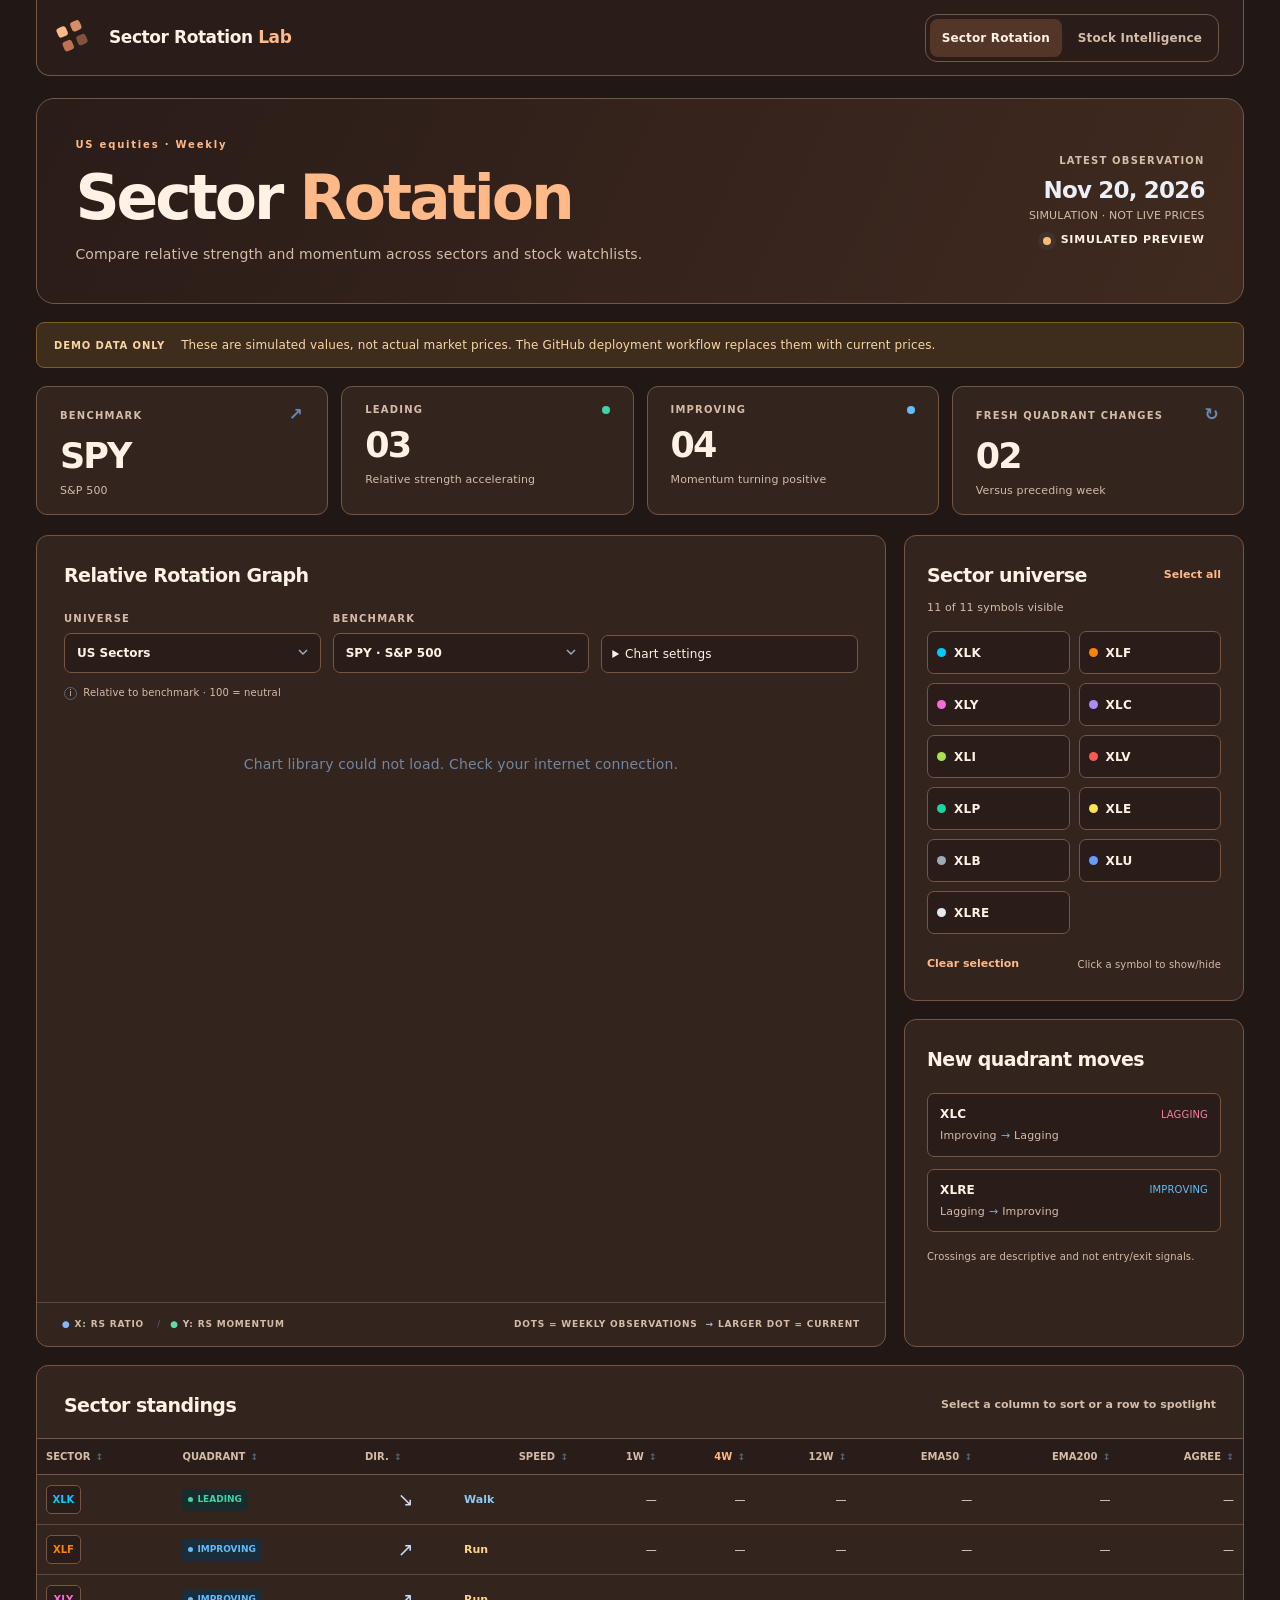
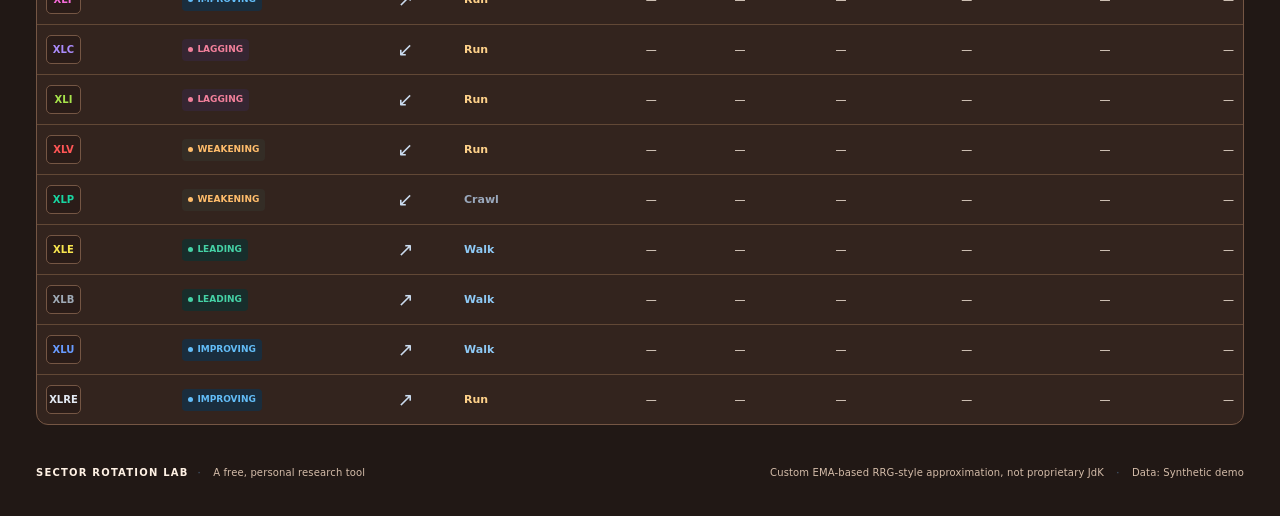
==== commit cf37cb1a: "Apply Espresso and Copper dashboard theme with research rail" ====
--- a/sector-rotation-dashboard/site/index.html
+++ b/sector-rotation-dashboard/site/index.html
@@ -4,13 +4,13 @@
   <meta charset="utf-8" />
   <meta name="viewport" content="width=device-width, initial-scale=1" />
   <meta name="color-scheme" content="dark" />
-  <meta name="theme-color" content="#0b101a" />
+  <meta name="theme-color" content="#211815" />
   <title>Sector Rotation Lab — Relative Strength</title>
   <meta name="description" content="Interactive sector Relative Rotation Graph with historical trails, sector strength rankings, and automatically refreshed data." />
   <link rel="stylesheet" href="styles.css?v=3" />
-  <link rel="stylesheet" href="dashboard-shell.css?v=1" />
+  <link rel="stylesheet" href="dashboard-shell.css?v=2" />
   <script src="https://cdn.plot.ly/plotly-3.3.1.min.js" defer></script>
-  <script src="app.js?v=9" defer></script>
+  <script src="app.js?v=11" defer></script>
 </head>
 <body class="rotation-page">
   <div class="app-shell">
@@ -71,6 +71,7 @@
                 <option value="sector" id="sector-benchmark-option" disabled>Own sector ETF</option>
               </select>
             </label>
+            <details class="rotation-settings"><summary>Chart settings</summary><div class="rotation-settings-fields">
             <label class="control-group">SENSITIVITY
               <select id="sensitivity-select" aria-label="Calculation sensitivity">
                 <option value="low">Low · Smoothed</option>
@@ -97,6 +98,7 @@
                 <option value="name">Full name</option>
               </select>
             </label>
+            </div></details>
             <div class="panel-help"><span class="help-icon">i</span> Relative to benchmark · 100 = neutral</div>
           </div>
           <div id="rrg-chart" class="chart" aria-label="Interactive relative rotation graph"></div>
--- a/sector-rotation-dashboard/site/dashboard-shell.css
+++ b/sector-rotation-dashboard/site/dashboard-shell.css
@@ -1,121 +1,175 @@
-/* Shared navigation, followed by page-specific controls outside the research panels. */
+/* Espresso & Copper applies to the dashboard shell. Stock analysis panels use stocks.css. */
+.rotation-page,
+.research-page {
+  --espresso: #211815;
+  --espresso-raised: #33241e;
+  --espresso-header: #2a1c18;
+  --copper-ink: #fff1e4;
+  --copper-muted: #d4bca9;
+  --copper-line: #755644;
+  --copper: #ffb887;
+  --copper-selected: #543628;
+  background: var(--espresso);
+}
+
 .site-header {
   height: auto;
   min-height: 76px;
   gap: 16px;
-  padding-block: 12px;
+  padding: 12px clamp(12px, 2vw, 24px);
+  background: var(--espresso-header);
+  border: 1px solid var(--copper-line);
+  border-top: 0;
+  border-radius: 0 0 14px 14px;
 }
-
-.site-header .brand-name {
-  color: #edf4fb;
-  font-size: 17px;
-  font-weight: 750;
-  letter-spacing: -.025em;
-}
-
-.site-header .brand-name span { color: #a8d9ee; }
+.site-header .brand-name { color: var(--copper-ink); font-size: 17px; letter-spacing: -.025em; }
+.site-header .brand-name span { color: var(--copper); }
 .site-header .brand-mark { flex: none; }
-
+.site-header .brand-mark span { background: var(--copper); }
+.site-header .brand-mark span:nth-child(2) { background: #d78d67; }
+.site-header .brand-mark span:nth-child(3) { background: #bd7353; }
+.site-header .brand-mark span:nth-child(4) { background: #815240; }
 .site-navigation {
   display: flex;
   flex-wrap: wrap;
   gap: 4px;
   padding: 4px;
-  border: 1px solid #2f4057;
+  border: 1px solid var(--copper-line);
   border-radius: 12px;
-  background: #101a29;
 }
-
 .site-navigation a {
   display: inline-flex;
   align-items: center;
   min-height: 38px;
   padding: 0 12px;
   border-radius: 8px;
-  color: #b4c4d9;
+  color: var(--copper-muted);
   font-size: 12px;
   font-weight: 700;
   text-decoration: none;
 }
-
-.site-navigation a:hover { background: #1b2a3f; color: #edf4fb; }
-.site-navigation a[aria-current="page"] { background: #27405b; color: #f0f7ff; }
+.site-navigation a:hover,
+.site-navigation a[aria-current="page"] { background: var(--copper-selected); color: var(--copper-ink); }
 .site-navigation a:focus-visible,
-.rotation-page .table-scroll:focus-visible,
-.research-page .list-manager > summary:focus-visible,
-.research-page .universe-details > summary:focus-visible {
-  outline: 2px solid #a8d9ee;
+.rotation-page main :is(button,select,summary,[tabindex]):focus-visible,
+.research-page :is(.stock-toolbar,.stock-head,.universe-details) :is(a,button,input,select,summary,textarea):focus-visible,
+.research-page #tabs button:focus-visible {
+  outline: 2px solid var(--copper);
   outline-offset: 3px;
 }
-
+:is(.rotation-page,.research-page) .footer { color: var(--copper-muted); }
+.rotation-page .footer strong { color: var(--copper-ink); }
 .rotation-page .intro-row {
   margin-block: 22px 18px;
   padding: clamp(20px, 3vw, 42px);
-  border: 1px solid #30455a;
+  border: 1px solid var(--copper-line);
   border-radius: 18px;
-  background: radial-gradient(ellipse at 82% 0%, #193a48, transparent 70%), #131e30;
+  background: linear-gradient(115deg, #2a1c18, #402a20);
 }
+.rotation-page .intro-row h1 { color: var(--copper-ink); font-size: clamp(32px, 4.8vw, 62px); }
+.rotation-page .intro-row :is(em,.eyebrow) { color: var(--copper); }
+.rotation-page :is(.intro-sub,.asof-foot,.stat-desc,.rank-caption,.control-group,.chart-foot,.side-description,.small-note,.filter-footer span,.empty-moves) { color: var(--copper-muted); }
+.rotation-page .intro-sub { font-size: 14px; }
+.rotation-page .asof-card { padding: 0; }
+.rotation-page .signal-indicator { justify-content: flex-end; margin-top: 8px; color: var(--copper-ink); }
+.rotation-page :is(.asof-label,.stat-top) { color: var(--copper-muted); }
+.rotation-page :is(.stat-card,.visual-card,.side-card,.ranking-card) {
+  background: var(--espresso-raised);
+  border-color: var(--copper-line);
+  color: var(--copper-ink);
+}
+.rotation-page .stat-card { min-height: 104px; padding-block: 15px; }
+.rotation-page .rank-caption { font-size: 11px; letter-spacing: 0; }
+.rotation-page :is(.panel-heading,.side-card) h2 { margin-top: 0; }
+.rotation-page .controls-row { display: grid; grid-template-columns: repeat(3,minmax(0,1fr)); gap: 12px; }
+.rotation-page :is(.control-group select,.rotation-settings summary) { width: 100%; min-width: 0; }
+.rotation-page select,
+.rotation-page .rotation-settings summary {
+  background-color: var(--espresso-header);
+  border: 1px solid var(--copper-line);
+  color: var(--copper-ink);
+}
+.rotation-page .rotation-settings summary { padding: 9px 10px; border-radius: 7px; cursor: pointer; font-size: 12px; }
+.rotation-page .rotation-settings[open] { grid-column: 1 / -1; }
+.rotation-page .rotation-settings-fields { display: grid; grid-template-columns: repeat(auto-fit,minmax(125px,1fr)); gap: 10px; padding-top: 10px; }
+.rotation-page .panel-help { grid-column: 1 / -1; margin-left: 0; color: var(--copper-muted); }
+.rotation-page :is(.move-row,.sector-filter,.ticker-avatar,.ranking-card thead) {
+  background: var(--espresso-header);
+  border-color: var(--copper-line);
+  color: var(--copper-ink);
+}
+.rotation-page .sector-filter[aria-pressed="false"] { background: var(--espresso-header); color: var(--copper-muted); opacity: .8; }
+.rotation-page :is(.sector-filter:hover,.text-button,th button.active-sort) { color: var(--copper); }
+.rotation-page .sector-filter:hover { border-color: var(--copper); }
+.rotation-page :is(th,td,.chart-foot) { border-color: #624836; }
+.rotation-page th { color: var(--copper-muted); }
+.rotation-page td { color: var(--copper-ink); }
+.rotation-page :is(.ticker-secondary,.move-desc,.move-now) { color: var(--copper-muted); }
+.rotation-page tbody tr:hover,
+.rotation-page tbody tr.spotlight { background: var(--copper-selected); }
 
-.rotation-page .intro-row h1 { font-size: clamp(32px, 4.8vw, 62px); }
-.rotation-page .intro-sub { color: #bac9dc; font-size: 14px; }
-.rotation-page .asof-card { padding: 0; }
-.rotation-page .asof-foot { color: #aebfd3; }
-.rotation-page .signal-indicator { justify-content: flex-end; margin-top: 8px; }
-.rotation-page .stat-card { min-height: 104px; padding-block: 15px; }
-.rotation-page .stat-desc, .rotation-page .rank-caption { color: #a0b3ca; }
-.rotation-page .rank-caption { font-size: 11px; letter-spacing: 0; }
-.rotation-page .panel-heading h2,
-.rotation-page .side-card h2 { margin-top: 0; }
-.rotation-page .controls-row {
+.research-page .research-layout {
   display: grid;
-  grid-template-columns: repeat(auto-fit, minmax(min(100%, 150px), 1fr));
+  grid-template-columns: minmax(215px, 250px) minmax(0,1fr);
+  gap: clamp(14px,2vw,26px);
+  margin-top: 20px;
+  align-items: start;
+}
+.research-page .research-study { min-width: 0; }
+.research-page .stock-toolbar {
+  position: sticky;
+  top: 12px;
+  display: grid;
+  grid-template-columns: minmax(0,1fr);
+  align-items: start;
   gap: 12px;
+  max-height: calc(100vh - 24px);
+  overflow: auto;
+  margin: 0;
+  padding: 14px;
+  border: 1px solid var(--copper-line);
+  border-radius: 14px;
+  background: var(--espresso-raised);
+  color: var(--copper-ink);
 }
-.rotation-page .control-group { color: #a6bbd3; }
-.rotation-page .control-group select { width: 100%; min-width: 0; }
-.rotation-page .panel-help { grid-column: 1 / -1; margin-left: 0; }
-
-.research-page .stock-toolbar {
-  display: grid;
-  grid-template-columns: minmax(0, 1fr) minmax(140px, 220px);
-  align-items: start;
-  gap: 20px;
-  margin-block: 20px 10px;
-  padding: clamp(14px, 2vw, 24px);
-  border: 1px solid #30455a;
-  border-radius: 14px;
-  background: linear-gradient(125deg, #18273b, #111b2a);
+.research-page :is(.stock-toolbar,.stock-head) .eyebrow { color: var(--copper); }
+.research-page .ticker-form { margin: 10px 0 14px; flex-wrap: nowrap; }
+.research-page .ticker-form input { flex: 1; min-width: 0; width: 100%; }
+.research-page .research-list-label { display: block; margin-bottom: 4px; font-size: 12px; color: var(--copper-muted); }
+.research-page #research-list { min-width: 0; width: 100%; }
+.research-page .stock-toolbar :is(input, select, textarea, button) {
+  background-color: var(--espresso-header);
+  border-color: var(--copper-line);
+  color: var(--copper-ink);
 }
-.research-page .ticker-form { margin-block: 10px 14px; }
-.research-page .ticker-form input { min-width: 0; width: min(100%, 250px); }
-.research-page .ticker-form .stock-action {
-  background: #a8d9ee;
-  border-color: #a8d9ee;
-  color: #122638;
-  font-weight: 750;
+.research-page .ticker-form .stock-action { background: var(--copper); border-color: var(--copper); color: #2a1c18; font-weight: 750; padding-inline: 9px; }
+.research-page .ticker-form .stock-action:hover { background: #ffd0ac; }
+.research-page #watchlist .stock-watchlist-group { display: block; padding-block: 8px; border-bottom: 1px solid var(--copper-line); }
+.research-page #watchlist .stock-watchlist-group[hidden] { display: none; }
+.research-page #watchlist .stock-watchlist-group > span { display: none; }
+.research-page #watchlist button { min-height: 34px; }
+.research-page #watchlist button[aria-pressed="true"],
+.research-page #tabs button[aria-pressed="true"] { background: var(--copper-selected); border-color: var(--copper); color: var(--copper-ink); }
+.research-page #watchlist button:hover,
+.research-page #tabs button:hover { border-color: var(--copper); }
+.research-page .stock-fresh { max-width: none; padding-top: 10px; border-top: 1px solid var(--copper-line); text-align: left; }
+.research-page .stock-fresh strong { display: block; margin-block: 4px; }
+.research-page .stock-toolbar :is(.stock-note,.asof-label),
+.research-page .stock-head :is(.stock-note,p) { color: var(--copper-muted); }
+.research-page :is(.list-manager,.universe-details) > summary,
+.research-page .stock-head a { color: var(--copper); }
+.research-page .list-manager form { grid-template-columns: minmax(0,1fr); }
+.research-page .list-manager :is(select,input,textarea) { width: 100%; min-width: 0; }
+.research-page .stock-head { margin-top: 0; color: var(--copper-ink); }
+.research-page #tabs { gap: 6px; }
+.research-page #tabs button { min-height: 40px; background: var(--espresso-raised); border-color: var(--copper-line); color: var(--copper-ink); }
+.research-page .universe-details { margin-top: 14px; background: var(--espresso-raised); border-color: var(--copper-line); }
+.research-page .research-layout > .footer { grid-column: 1 / -1; }
+@media(max-width: 760px) {
+  .research-page .research-layout { grid-template-columns: minmax(0,1fr); }
+  .research-page .stock-toolbar { position: static; max-height: none; overflow: visible; }
 }
-.research-page .ticker-form .stock-action:hover { background: #caeaff; }
-.research-page #watchlist { gap: 0; }
-.research-page #watchlist .stock-watchlist-group {
-  padding-block: 8px;
-  border-bottom: 1px solid #2d3e54;
-}
-.research-page #watchlist .stock-watchlist-group:first-child { border-top: 1px solid #2d3e54; }
-.research-page #watchlist button { min-height: 32px; }
-.research-page #watchlist button:hover,
-.research-page #tabs button:hover { border-color: #80aacd; }
-.research-page .stock-fresh {
-  padding-top: 3px;
-  text-align: left;
-}
-.research-page .stock-fresh strong { display: block; margin-block: 4px; }
-.research-page .list-manager > summary,
-.research-page .universe-details > summary { padding-block: 5px; }
-.research-page .stock-head { margin-top: 24px; }
-.research-page #tabs { gap: 6px; }
-.research-page #tabs button { min-height: 40px; }
-
-@media (max-width: 660px) {
+@media(max-width: 660px) {
   .site-header { flex-wrap: wrap; gap: 8px; }
   .site-navigation { width: 100%; }
   .site-navigation a { flex: 1; justify-content: center; }
@@ -123,12 +177,7 @@
   .rotation-page .asof-card { text-align: left; }
   .rotation-page .signal-indicator { justify-content: flex-start; }
   .rotation-page .rank-caption { max-width: 130px; text-align: right; }
-  .research-page .stock-toolbar { grid-template-columns: minmax(0, 1fr); gap: 10px; }
-  .research-page .stock-fresh { padding-top: 10px; border-top: 1px solid #2d3e54; }
-  .research-page #watchlist button { min-height: 36px; }
+  .rotation-page .controls-row { grid-template-columns: repeat(2,minmax(0,1fr)); }
+  .rotation-page .rotation-settings { grid-column: 1 / -1; }
+  .research-page #watchlist button { min-height: 38px; }
 }
-
-@media (max-width: 420px) {
-  .research-page .ticker-form { flex-wrap: nowrap; }
-  .research-page .ticker-form input { flex: 1; }
-}
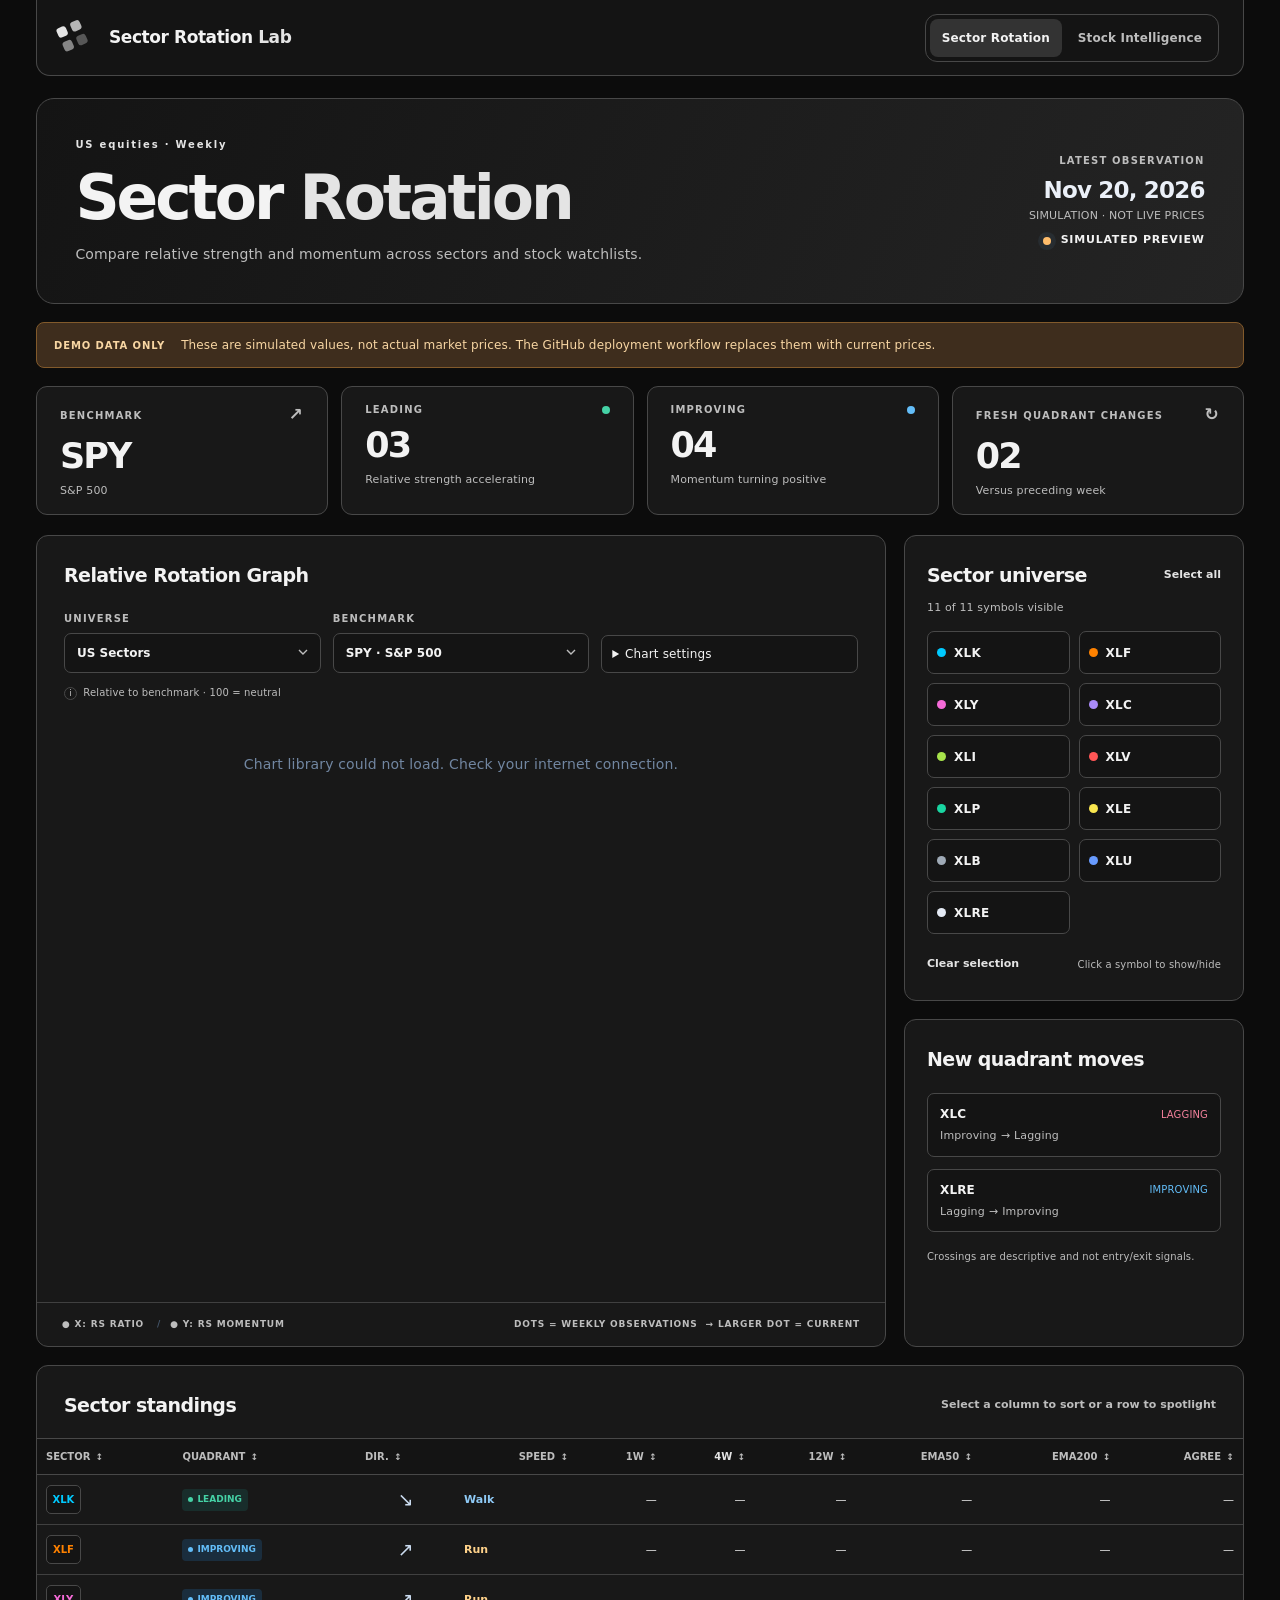
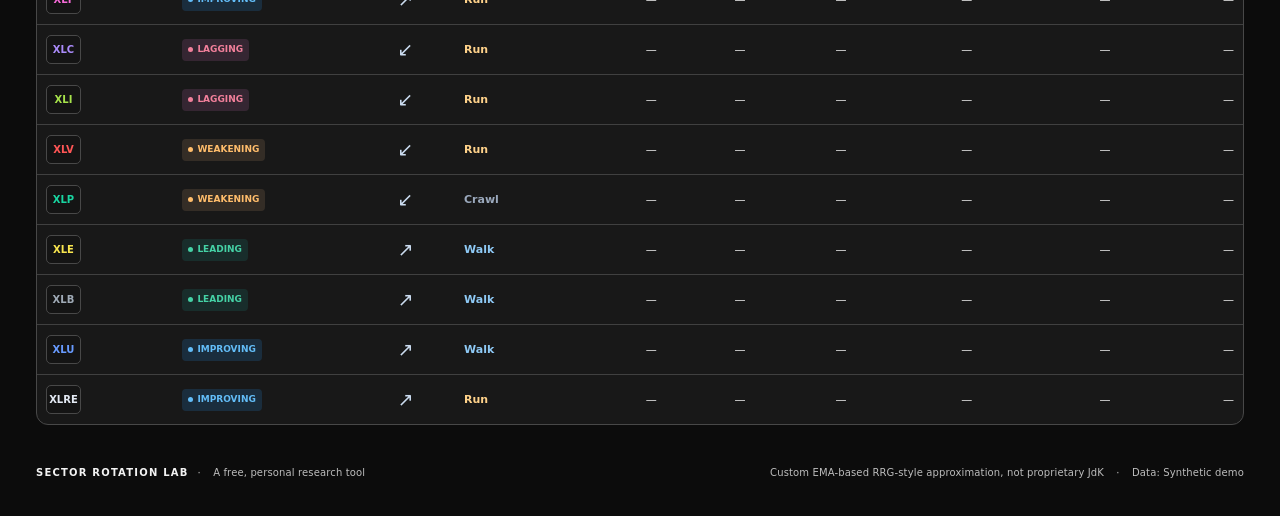
==== commit ed21fe60: "Use a neutral black and gray dashboard theme" ====
--- a/sector-rotation-dashboard/site/index.html
+++ b/sector-rotation-dashboard/site/index.html
@@ -4,13 +4,13 @@
   <meta charset="utf-8" />
   <meta name="viewport" content="width=device-width, initial-scale=1" />
   <meta name="color-scheme" content="dark" />
-  <meta name="theme-color" content="#211815" />
+  <meta name="theme-color" content="#0c0c0c" />
   <title>Sector Rotation Lab — Relative Strength</title>
   <meta name="description" content="Interactive sector Relative Rotation Graph with historical trails, sector strength rankings, and automatically refreshed data." />
   <link rel="stylesheet" href="styles.css?v=3" />
-  <link rel="stylesheet" href="dashboard-shell.css?v=2" />
+  <link rel="stylesheet" href="dashboard-shell.css?v=3" />
   <script src="https://cdn.plot.ly/plotly-3.3.1.min.js" defer></script>
-  <script src="app.js?v=11" defer></script>
+  <script src="app.js?v=12" defer></script>
 </head>
 <body class="rotation-page">
   <div class="app-shell">
--- a/sector-rotation-dashboard/site/dashboard-shell.css
+++ b/sector-rotation-dashboard/site/dashboard-shell.css
@@ -1,15 +1,15 @@
-/* Espresso & Copper applies to the dashboard shell. Stock analysis panels use stocks.css. */
+/* The black and gray palette applies to the dashboard shell. Stock analysis panels use stocks.css. */
 .rotation-page,
 .research-page {
-  --espresso: #211815;
-  --espresso-raised: #33241e;
-  --espresso-header: #2a1c18;
-  --copper-ink: #fff1e4;
-  --copper-muted: #d4bca9;
-  --copper-line: #755644;
-  --copper: #ffb887;
-  --copper-selected: #543628;
-  background: var(--espresso);
+  --black: #0c0c0c;
+  --gray-surface: #181818;
+  --gray-header: #141414;
+  --gray-ink: #f3f3f3;
+  --gray-muted: #bdbdbd;
+  --gray-line: #484848;
+  --gray-accent: #e4e4e4;
+  --gray-selected: #333333;
+  background: var(--black);
 }
 
 .site-header {
@@ -17,24 +17,24 @@
   min-height: 76px;
   gap: 16px;
   padding: 12px clamp(12px, 2vw, 24px);
-  background: var(--espresso-header);
-  border: 1px solid var(--copper-line);
+  background: var(--gray-header);
+  border: 1px solid var(--gray-line);
   border-top: 0;
   border-radius: 0 0 14px 14px;
 }
-.site-header .brand-name { color: var(--copper-ink); font-size: 17px; letter-spacing: -.025em; }
-.site-header .brand-name span { color: var(--copper); }
+.site-header .brand-name { color: var(--gray-ink); font-size: 17px; letter-spacing: -.025em; }
+.site-header .brand-name span { color: var(--gray-accent); }
 .site-header .brand-mark { flex: none; }
-.site-header .brand-mark span { background: var(--copper); }
-.site-header .brand-mark span:nth-child(2) { background: #d78d67; }
-.site-header .brand-mark span:nth-child(3) { background: #bd7353; }
-.site-header .brand-mark span:nth-child(4) { background: #815240; }
+.site-header .brand-mark span { background: var(--gray-accent); }
+.site-header .brand-mark span:nth-child(2) { background: #b6b6b6; }
+.site-header .brand-mark span:nth-child(3) { background: #858585; }
+.site-header .brand-mark span:nth-child(4) { background: #575757; }
 .site-navigation {
   display: flex;
   flex-wrap: wrap;
   gap: 4px;
   padding: 4px;
-  border: 1px solid var(--copper-line);
+  border: 1px solid var(--gray-line);
   border-radius: 12px;
 }
 .site-navigation a {
@@ -43,40 +43,40 @@
   min-height: 38px;
   padding: 0 12px;
   border-radius: 8px;
-  color: var(--copper-muted);
+  color: var(--gray-muted);
   font-size: 12px;
   font-weight: 700;
   text-decoration: none;
 }
 .site-navigation a:hover,
-.site-navigation a[aria-current="page"] { background: var(--copper-selected); color: var(--copper-ink); }
+.site-navigation a[aria-current="page"] { background: var(--gray-selected); color: var(--gray-ink); }
 .site-navigation a:focus-visible,
 .rotation-page main :is(button,select,summary,[tabindex]):focus-visible,
 .research-page :is(.stock-toolbar,.stock-head,.universe-details) :is(a,button,input,select,summary,textarea):focus-visible,
 .research-page #tabs button:focus-visible {
-  outline: 2px solid var(--copper);
+  outline: 2px solid var(--gray-accent);
   outline-offset: 3px;
 }
-:is(.rotation-page,.research-page) .footer { color: var(--copper-muted); }
-.rotation-page .footer strong { color: var(--copper-ink); }
+:is(.rotation-page,.research-page) .footer { color: var(--gray-muted); }
+.rotation-page .footer strong { color: var(--gray-ink); }
 .rotation-page .intro-row {
   margin-block: 22px 18px;
   padding: clamp(20px, 3vw, 42px);
-  border: 1px solid var(--copper-line);
+  border: 1px solid var(--gray-line);
   border-radius: 18px;
-  background: linear-gradient(115deg, #2a1c18, #402a20);
+  background: linear-gradient(115deg, #141414, #242424);
 }
-.rotation-page .intro-row h1 { color: var(--copper-ink); font-size: clamp(32px, 4.8vw, 62px); }
-.rotation-page .intro-row :is(em,.eyebrow) { color: var(--copper); }
-.rotation-page :is(.intro-sub,.asof-foot,.stat-desc,.rank-caption,.control-group,.chart-foot,.side-description,.small-note,.filter-footer span,.empty-moves) { color: var(--copper-muted); }
+.rotation-page .intro-row h1 { color: var(--gray-ink); font-size: clamp(32px, 4.8vw, 62px); }
+.rotation-page .intro-row :is(em,.eyebrow) { color: var(--gray-accent); }
+.rotation-page :is(.intro-sub,.asof-foot,.stat-desc,.rank-caption,.control-group,.chart-foot,.side-description,.small-note,.filter-footer span,.empty-moves) { color: var(--gray-muted); }
 .rotation-page .intro-sub { font-size: 14px; }
 .rotation-page .asof-card { padding: 0; }
-.rotation-page .signal-indicator { justify-content: flex-end; margin-top: 8px; color: var(--copper-ink); }
-.rotation-page :is(.asof-label,.stat-top) { color: var(--copper-muted); }
+.rotation-page .signal-indicator { justify-content: flex-end; margin-top: 8px; color: var(--gray-ink); }
+.rotation-page :is(.asof-label,.stat-top) { color: var(--gray-muted); }
 .rotation-page :is(.stat-card,.visual-card,.side-card,.ranking-card) {
-  background: var(--espresso-raised);
-  border-color: var(--copper-line);
-  color: var(--copper-ink);
+  background: var(--gray-surface);
+  border-color: var(--gray-line);
+  color: var(--gray-ink);
 }
 .rotation-page .stat-card { min-height: 104px; padding-block: 15px; }
 .rotation-page .rank-caption { font-size: 11px; letter-spacing: 0; }
@@ -85,28 +85,28 @@
 .rotation-page :is(.control-group select,.rotation-settings summary) { width: 100%; min-width: 0; }
 .rotation-page select,
 .rotation-page .rotation-settings summary {
-  background-color: var(--espresso-header);
-  border: 1px solid var(--copper-line);
-  color: var(--copper-ink);
+  background-color: var(--gray-header);
+  border: 1px solid var(--gray-line);
+  color: var(--gray-ink);
 }
 .rotation-page .rotation-settings summary { padding: 9px 10px; border-radius: 7px; cursor: pointer; font-size: 12px; }
 .rotation-page .rotation-settings[open] { grid-column: 1 / -1; }
 .rotation-page .rotation-settings-fields { display: grid; grid-template-columns: repeat(auto-fit,minmax(125px,1fr)); gap: 10px; padding-top: 10px; }
-.rotation-page .panel-help { grid-column: 1 / -1; margin-left: 0; color: var(--copper-muted); }
+.rotation-page .panel-help { grid-column: 1 / -1; margin-left: 0; color: var(--gray-muted); }
 .rotation-page :is(.move-row,.sector-filter,.ticker-avatar,.ranking-card thead) {
-  background: var(--espresso-header);
-  border-color: var(--copper-line);
-  color: var(--copper-ink);
+  background: var(--gray-header);
+  border-color: var(--gray-line);
+  color: var(--gray-ink);
 }
-.rotation-page .sector-filter[aria-pressed="false"] { background: var(--espresso-header); color: var(--copper-muted); opacity: .8; }
-.rotation-page :is(.sector-filter:hover,.text-button,th button.active-sort) { color: var(--copper); }
-.rotation-page .sector-filter:hover { border-color: var(--copper); }
-.rotation-page :is(th,td,.chart-foot) { border-color: #624836; }
-.rotation-page th { color: var(--copper-muted); }
-.rotation-page td { color: var(--copper-ink); }
-.rotation-page :is(.ticker-secondary,.move-desc,.move-now) { color: var(--copper-muted); }
+.rotation-page .sector-filter[aria-pressed="false"] { background: var(--gray-header); color: var(--gray-muted); opacity: .8; }
+.rotation-page :is(.sector-filter:hover,.text-button,th button.active-sort) { color: var(--gray-accent); }
+.rotation-page .sector-filter:hover { border-color: var(--gray-accent); }
+.rotation-page :is(th,td,.chart-foot) { border-color: #404040; }
+.rotation-page th { color: var(--gray-muted); }
+.rotation-page td { color: var(--gray-ink); }
+.rotation-page :is(.ticker-secondary,.move-desc,.move-now) { color: var(--gray-muted); }
 .rotation-page tbody tr:hover,
-.rotation-page tbody tr.spotlight { background: var(--copper-selected); }
+.rotation-page tbody tr.spotlight { background: var(--gray-selected); }
 
 .research-page .research-layout {
   display: grid;
@@ -127,43 +127,43 @@
   overflow: auto;
   margin: 0;
   padding: 14px;
-  border: 1px solid var(--copper-line);
+  border: 1px solid var(--gray-line);
   border-radius: 14px;
-  background: var(--espresso-raised);
-  color: var(--copper-ink);
+  background: var(--gray-surface);
+  color: var(--gray-ink);
 }
-.research-page :is(.stock-toolbar,.stock-head) .eyebrow { color: var(--copper); }
+.research-page :is(.stock-toolbar,.stock-head) .eyebrow { color: var(--gray-accent); }
 .research-page .ticker-form { margin: 10px 0 14px; flex-wrap: nowrap; }
 .research-page .ticker-form input { flex: 1; min-width: 0; width: 100%; }
-.research-page .research-list-label { display: block; margin-bottom: 4px; font-size: 12px; color: var(--copper-muted); }
+.research-page .research-list-label { display: block; margin-bottom: 4px; font-size: 12px; color: var(--gray-muted); }
 .research-page #research-list { min-width: 0; width: 100%; }
 .research-page .stock-toolbar :is(input, select, textarea, button) {
-  background-color: var(--espresso-header);
-  border-color: var(--copper-line);
-  color: var(--copper-ink);
+  background-color: var(--gray-header);
+  border-color: var(--gray-line);
+  color: var(--gray-ink);
 }
-.research-page .ticker-form .stock-action { background: var(--copper); border-color: var(--copper); color: #2a1c18; font-weight: 750; padding-inline: 9px; }
-.research-page .ticker-form .stock-action:hover { background: #ffd0ac; }
-.research-page #watchlist .stock-watchlist-group { display: block; padding-block: 8px; border-bottom: 1px solid var(--copper-line); }
+.research-page .ticker-form .stock-action { background: var(--gray-accent); border-color: var(--gray-accent); color: #141414; font-weight: 750; padding-inline: 9px; }
+.research-page .ticker-form .stock-action:hover { background: #ffffff; }
+.research-page #watchlist .stock-watchlist-group { display: block; padding-block: 8px; border-bottom: 1px solid var(--gray-line); }
 .research-page #watchlist .stock-watchlist-group[hidden] { display: none; }
 .research-page #watchlist .stock-watchlist-group > span { display: none; }
 .research-page #watchlist button { min-height: 34px; }
 .research-page #watchlist button[aria-pressed="true"],
-.research-page #tabs button[aria-pressed="true"] { background: var(--copper-selected); border-color: var(--copper); color: var(--copper-ink); }
+.research-page #tabs button[aria-pressed="true"] { background: var(--gray-selected); border-color: var(--gray-accent); color: var(--gray-ink); }
 .research-page #watchlist button:hover,
-.research-page #tabs button:hover { border-color: var(--copper); }
-.research-page .stock-fresh { max-width: none; padding-top: 10px; border-top: 1px solid var(--copper-line); text-align: left; }
+.research-page #tabs button:hover { border-color: var(--gray-accent); }
+.research-page .stock-fresh { max-width: none; padding-top: 10px; border-top: 1px solid var(--gray-line); text-align: left; }
 .research-page .stock-fresh strong { display: block; margin-block: 4px; }
 .research-page .stock-toolbar :is(.stock-note,.asof-label),
-.research-page .stock-head :is(.stock-note,p) { color: var(--copper-muted); }
+.research-page .stock-head :is(.stock-note,p) { color: var(--gray-muted); }
 .research-page :is(.list-manager,.universe-details) > summary,
-.research-page .stock-head a { color: var(--copper); }
+.research-page .stock-head a { color: var(--gray-accent); }
 .research-page .list-manager form { grid-template-columns: minmax(0,1fr); }
 .research-page .list-manager :is(select,input,textarea) { width: 100%; min-width: 0; }
-.research-page .stock-head { margin-top: 0; color: var(--copper-ink); }
+.research-page .stock-head { margin-top: 0; color: var(--gray-ink); }
 .research-page #tabs { gap: 6px; }
-.research-page #tabs button { min-height: 40px; background: var(--espresso-raised); border-color: var(--copper-line); color: var(--copper-ink); }
-.research-page .universe-details { margin-top: 14px; background: var(--espresso-raised); border-color: var(--copper-line); }
+.research-page #tabs button { min-height: 40px; background: var(--gray-surface); border-color: var(--gray-line); color: var(--gray-ink); }
+.research-page .universe-details { margin-top: 14px; background: var(--gray-surface); border-color: var(--gray-line); }
 .research-page .research-layout > .footer { grid-column: 1 / -1; }
 @media(max-width: 760px) {
   .research-page .research-layout { grid-template-columns: minmax(0,1fr); }
@@ -181,3 +181,17 @@
   .rotation-page .rotation-settings { grid-column: 1 / -1; }
   .research-page #watchlist button { min-height: 38px; }
 }
+
+/* Keep navigation neutral while preserving analytical color indicators. */
+.rotation-page :is(.stat-deco,.sort-hint,.help-icon,.axis-x,.axis-y,.arrow-icon,.move-arrow,.footer-dot) {
+  color: var(--gray-muted);
+}
+.rotation-page .help-icon { border-color: var(--gray-line); }
+:is(.rotation-page .controls-row,.research-page .stock-toolbar) select {
+  background-image: url("data:image/svg+xml,%3Csvg xmlns='http://www.w3.org/2000/svg' width='10' height='7'%3E%3Cpath d='M1 1l4 4 4-4' fill='none' stroke='%23bdbdbd' stroke-width='1.4'/%3E%3C/svg%3E");
+}
+.research-page .stock-toolbar :is(.ticker-feedback a,#list-status a) { color: var(--gray-accent); }
+.research-page .universe-details thead { background: var(--gray-header); border-color: var(--gray-line); }
+.research-page .universe-details th { color: var(--gray-muted); }
+.research-page .universe-details td { color: var(--gray-ink); border-color: var(--gray-line); }
+.research-page .universe-details #overview tr:hover { background: var(--gray-selected); }
